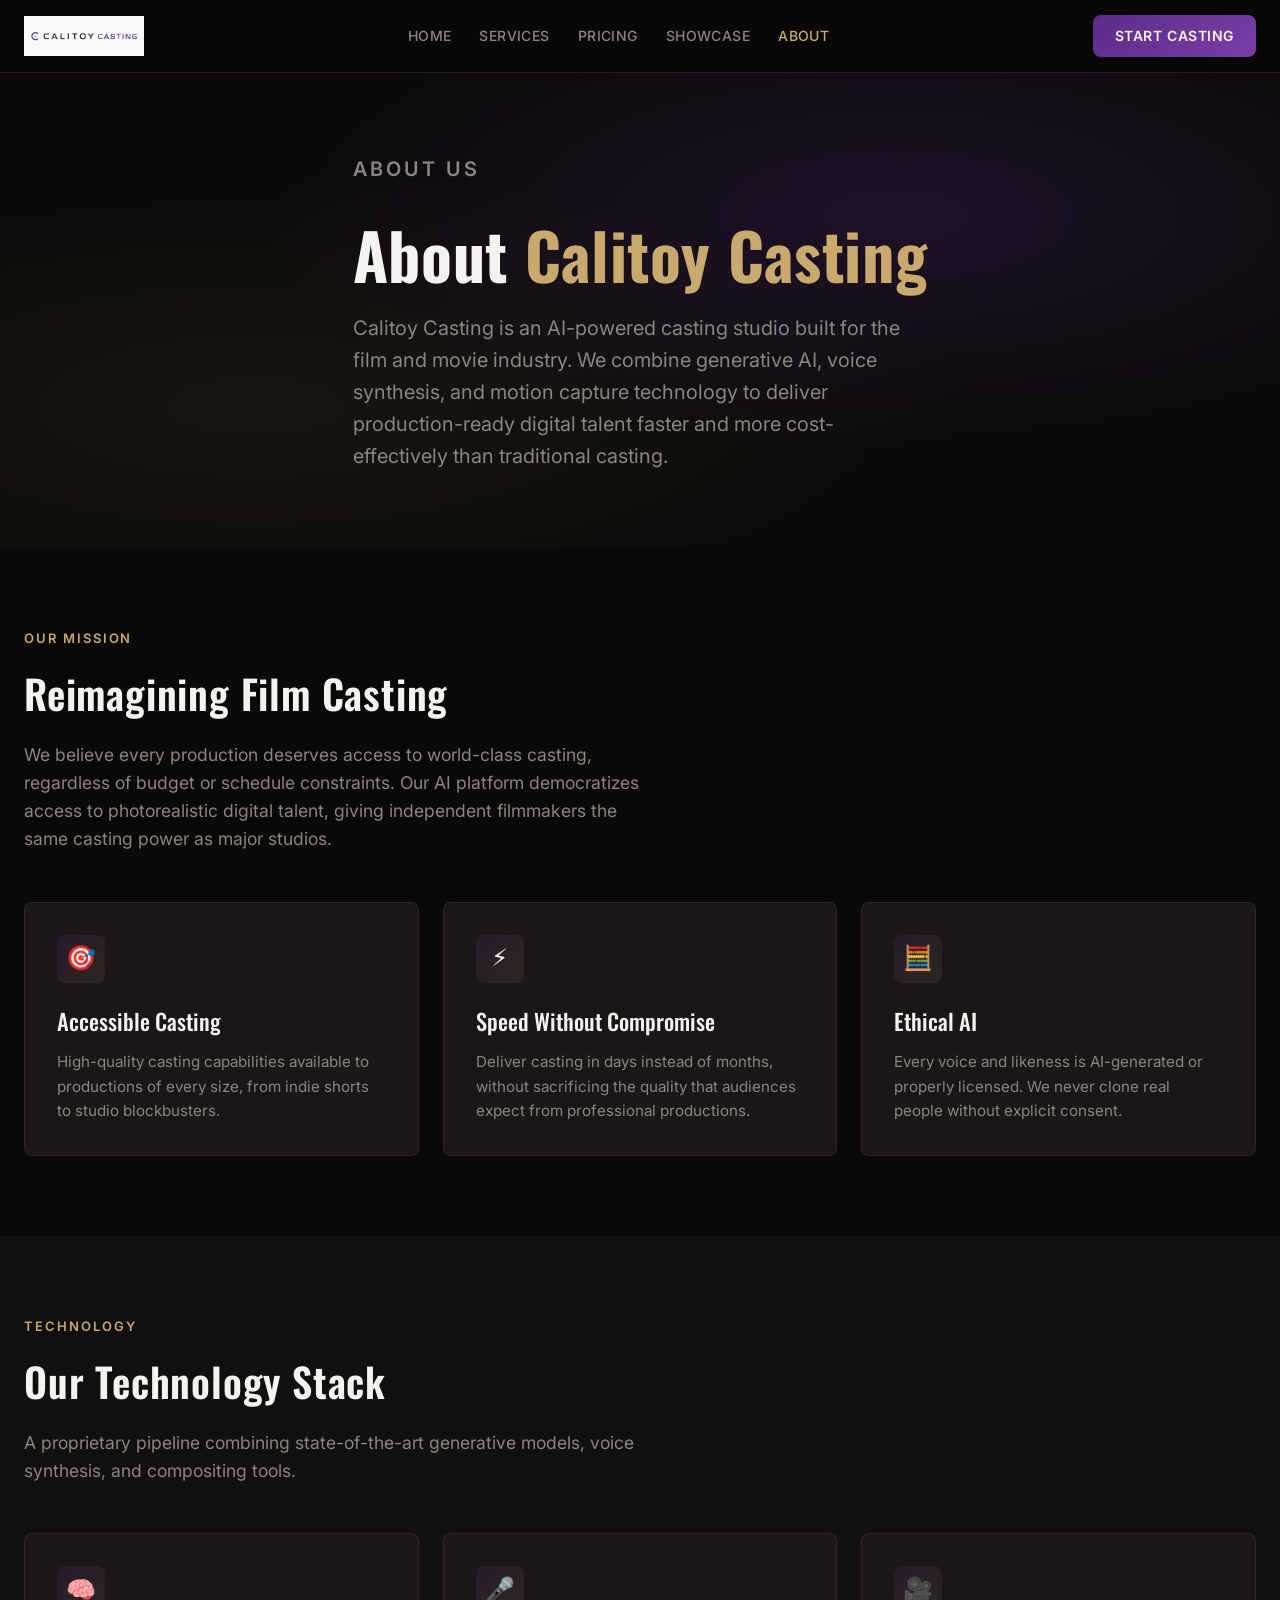
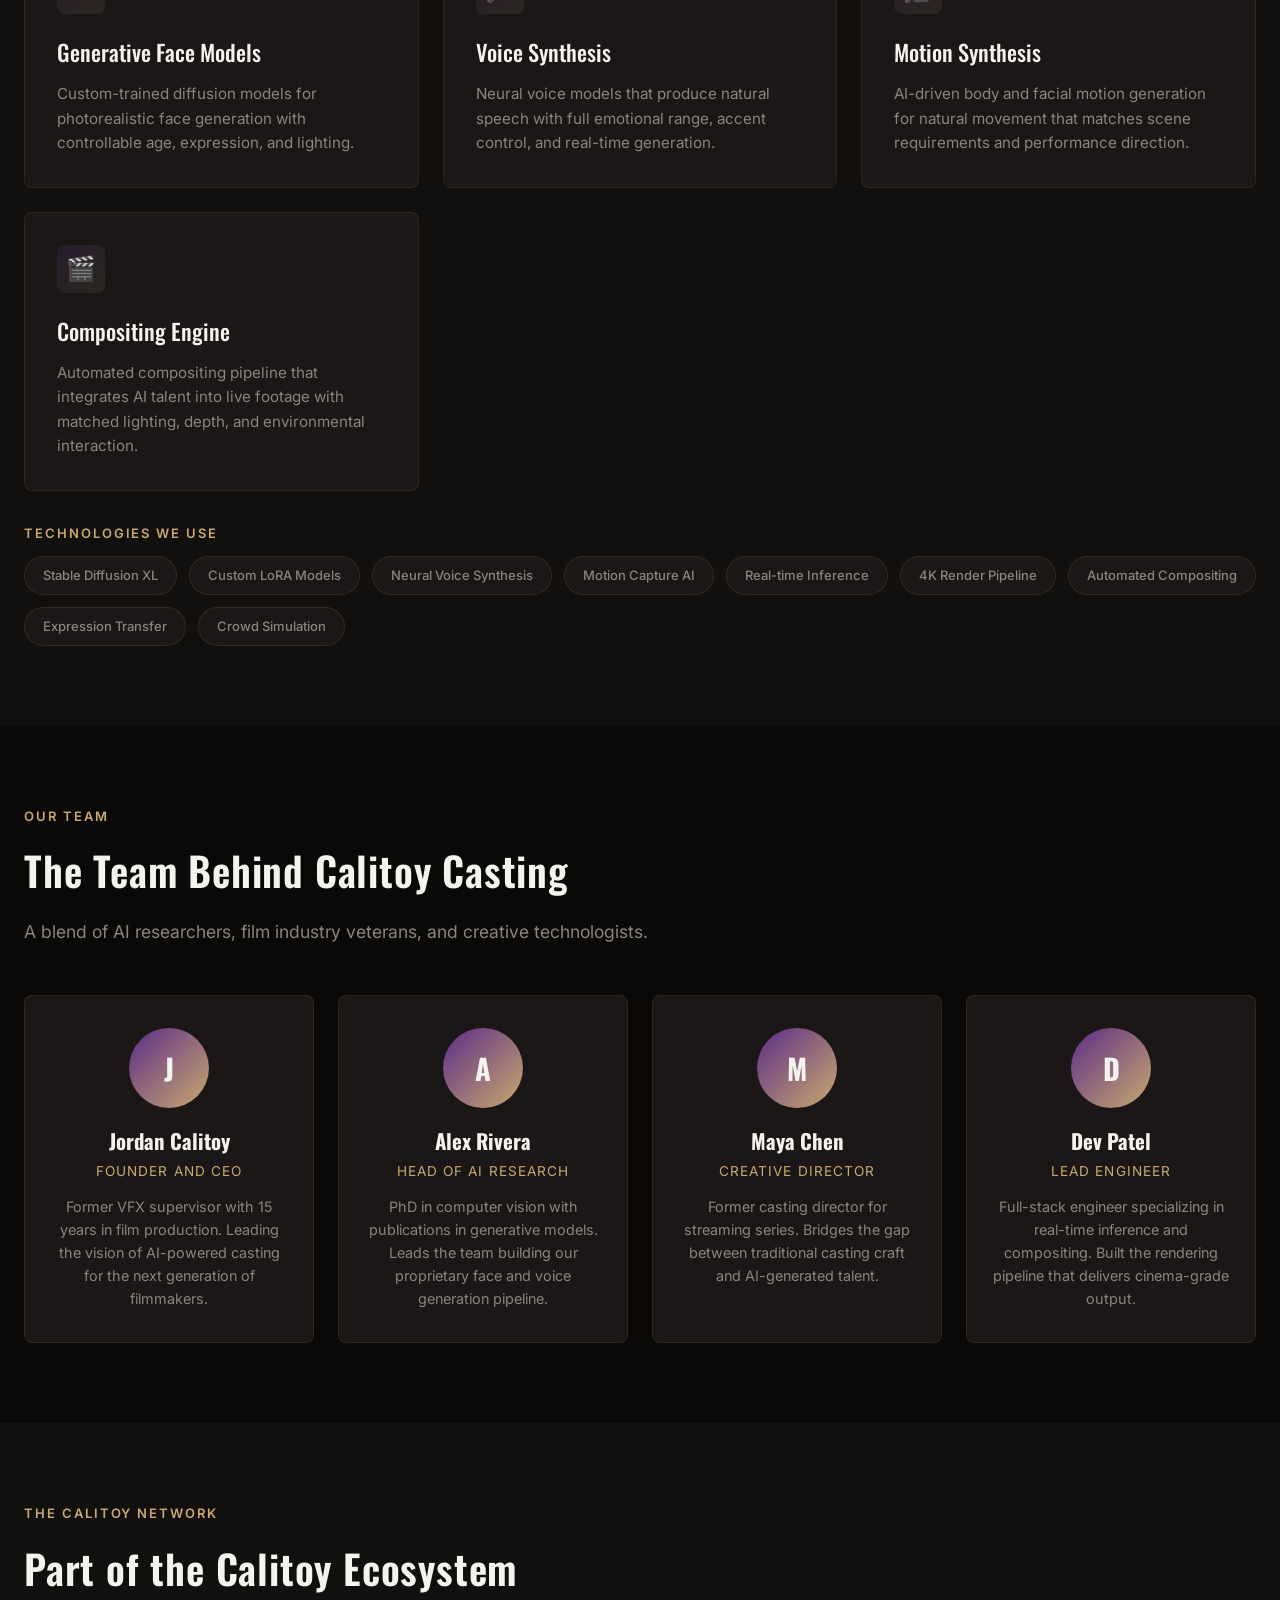
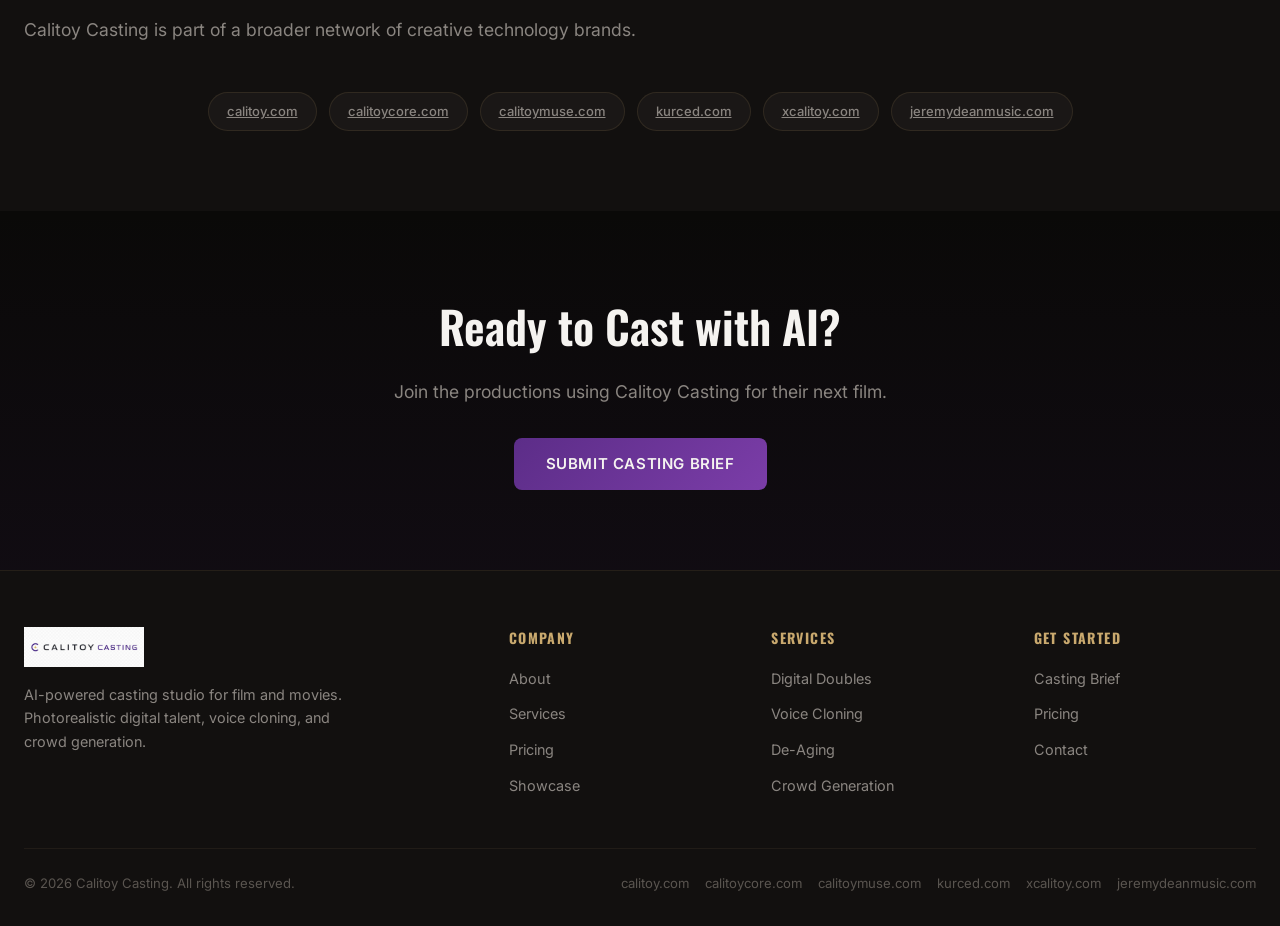
==== about.html @ c541f204 "Initial Calitoy Casting site" ====
<!DOCTYPE html>
<html lang="en">
<head>
<meta charset="UTF-8">
<meta name="viewport" content="width=device-width, initial-scale=1.0">
<title>About - Calitoy Casting</title>
<meta name="description" content="About Calitoy Casting - AI-powered casting studio technology, team, and mission for the future of film casting.">
<link rel="preconnect" href="https://fonts.googleapis.com">
<link rel="preconnect" href="https://fonts.gstatic.com" crossorigin>
<link href="https://fonts.googleapis.com/css2?family=Inter:wght@400;500;600;700&family=Oswald:wght@400;500;600;700&display=swap" rel="stylesheet">
<link rel="stylesheet" href="styles.css">
</head>
<body>

<header>
  <div class="nav-wrap">
    <a href="index.html" class="nav-logo">
      <img src="assets/calitoy-casting-logo.png" alt="Calitoy Casting">
    </a>
    <ul class="nav-links">
      <li><a href="index.html">Home</a></li>
      <li><a href="services.html">Services</a></li>
      <li><a href="pricing.html">Pricing</a></li>
      <li><a href="showcase.html">Showcase</a></li>
      <li><a href="about.html" class="active">About</a></li>
    </ul>
    <a href="intake.html" class="nav-cta">Start Casting</a>
    <button class="hamburger" aria-label="Menu">
      <span></span><span></span><span></span>
    </button>
  </div>
</header>
<div class="mobile-nav">
  <a href="index.html">Home</a>
  <a href="services.html">Services</a>
  <a href="pricing.html">Pricing</a>
  <a href="showcase.html">Showcase</a>
  <a href="about.html">About</a>
  <a href="intake.html" class="nav-cta">Start Casting</a>
</div>

<section class="hero" style="min-height: auto; padding: 80px 0 40px;">
  <div class="hero-bg"></div>
  <div class="container hero-content">
    <p class="eyebrow">About Us</p>
    <h1>About <span class="gold">Calitoy Casting</span></h1>
    <p>Calitoy Casting is an AI-powered casting studio built for the film and movie industry. We combine generative AI, voice synthesis, and motion capture technology to deliver production-ready digital talent faster and more cost-effectively than traditional casting.</p>
  </div>
</section>

<section>
  <div class="container">
    <p class="eyebrow">Our Mission</p>
    <h2 class="section-title">Reimagining Film Casting</h2>
    <p class="section-subtitle">We believe every production deserves access to world-class casting, regardless of budget or schedule constraints. Our AI platform democratizes access to photorealistic digital talent, giving independent filmmakers the same casting power as major studios.</p>
    <div class="cards-grid">
      <div class="card">
        <div class="card-icon">&#127919;</div>
        <h3>Accessible Casting</h3>
        <p>High-quality casting capabilities available to productions of every size, from indie shorts to studio blockbusters.</p>
      </div>
      <div class="card">
        <div class="card-icon">&#9889;</div>
        <h3>Speed Without Compromise</h3>
        <p>Deliver casting in days instead of months, without sacrificing the quality that audiences expect from professional productions.</p>
      </div>
      <div class="card">
        <div class="card-icon">&#129518;</div>
        <h3>Ethical AI</h3>
        <p>Every voice and likeness is AI-generated or properly licensed. We never clone real people without explicit consent.</p>
      </div>
    </div>
  </div>
</section>

<section style="background: var(--bg-surface);">
  <div class="container">
    <p class="eyebrow">Technology</p>
    <h2 class="section-title">Our Technology Stack</h2>
    <p class="section-subtitle">A proprietary pipeline combining state-of-the-art generative models, voice synthesis, and compositing tools.</p>
    <div class="cards-grid">
      <div class="card">
        <div class="card-icon">&#129504;</div>
        <h3>Generative Face Models</h3>
        <p>Custom-trained diffusion models for photorealistic face generation with controllable age, expression, and lighting.</p>
      </div>
      <div class="card">
        <div class="card-icon">&#127908;</div>
        <h3>Voice Synthesis</h3>
        <p>Neural voice models that produce natural speech with full emotional range, accent control, and real-time generation.</p>
      </div>
      <div class="card">
        <div class="card-icon">&#127909;</div>
        <h3>Motion Synthesis</h3>
        <p>AI-driven body and facial motion generation for natural movement that matches scene requirements and performance direction.</p>
      </div>
      <div class="card">
        <div class="card-icon">&#127916;</div>
        <h3>Compositing Engine</h3>
        <p>Automated compositing pipeline that integrates AI talent into live footage with matched lighting, depth, and environmental interaction.</p>
      </div>
    </div>
    <div style="margin-top: 32px;">
      <p class="eyebrow">Technologies We Use</p>
      <div class="tech-badges">
        <span class="tech-badge">Stable Diffusion XL</span>
        <span class="tech-badge">Custom LoRA Models</span>
        <span class="tech-badge">Neural Voice Synthesis</span>
        <span class="tech-badge">Motion Capture AI</span>
        <span class="tech-badge">Real-time Inference</span>
        <span class="tech-badge">4K Render Pipeline</span>
        <span class="tech-badge">Automated Compositing</span>
        <span class="tech-badge">Expression Transfer</span>
        <span class="tech-badge">Crowd Simulation</span>
      </div>
    </div>
  </div>
</section>

<section>
  <div class="container">
    <p class="eyebrow">Our Team</p>
    <h2 class="section-title">The Team Behind Calitoy Casting</h2>
    <p class="section-subtitle">A blend of AI researchers, film industry veterans, and creative technologists.</p>
    <div class="team-grid">
      <div class="team-card">
        <div class="team-avatar">J</div>
        <h3>Jordan Calitoy</h3>
        <div class="role">Founder and CEO</div>
        <p>Former VFX supervisor with 15 years in film production. Leading the vision of AI-powered casting for the next generation of filmmakers.</p>
      </div>
      <div class="team-card">
        <div class="team-avatar">A</div>
        <h3>Alex Rivera</h3>
        <div class="role">Head of AI Research</div>
        <p>PhD in computer vision with publications in generative models. Leads the team building our proprietary face and voice generation pipeline.</p>
      </div>
      <div class="team-card">
        <div class="team-avatar">M</div>
        <h3>Maya Chen</h3>
        <div class="role">Creative Director</div>
        <p>Former casting director for streaming series. Bridges the gap between traditional casting craft and AI-generated talent.</p>
      </div>
      <div class="team-card">
        <div class="team-avatar">D</div>
        <h3>Dev Patel</h3>
        <div class="role">Lead Engineer</div>
        <p>Full-stack engineer specializing in real-time inference and compositing. Built the rendering pipeline that delivers cinema-grade output.</p>
      </div>
    </div>
  </div>
</section>

<section style="background: var(--bg-surface);">
  <div class="container">
    <p class="eyebrow">The Calitoy Network</p>
    <h2 class="section-title">Part of the Calitoy Ecosystem</h2>
    <p class="section-subtitle">Calitoy Casting is part of a broader network of creative technology brands.</p>
    <div class="tech-badges" style="justify-content: center;">
      <a href="https://calitoy.com" target="_blank" class="tech-badge">calitoy.com</a>
      <a href="https://calitoycore.com" target="_blank" class="tech-badge">calitoycore.com</a>
      <a href="https://calitoymuse.com" target="_blank" class="tech-badge">calitoymuse.com</a>
      <a href="https://kurced.com" target="_blank" class="tech-badge">kurced.com</a>
      <a href="https://xcalitoy.com" target="_blank" class="tech-badge">xcalitoy.com</a>
      <a href="https://jeremydeanmusic.com" target="_blank" class="tech-badge">jeremydeanmusic.com</a>
    </div>
  </div>
</section>

<section class="cta-section">
  <div class="container">
    <h2>Ready to Cast with AI?</h2>
    <p>Join the productions using Calitoy Casting for their next film.</p>
    <a href="intake.html" class="btn-primary">Submit Casting Brief</a>
  </div>
</section>

<footer>
  <div class="container">
    <div class="footer-grid">
      <div class="footer-brand">
        <a href="index.html" class="nav-logo"><img src="assets/calitoy-casting-logo.png" alt="Calitoy Casting" height="40"></a>
        <p>AI-powered casting studio for film and movies. Photorealistic digital talent, voice cloning, and crowd generation.</p>
      </div>
      <div class="footer-col">
        <h4>Company</h4>
        <ul>
          <li><a href="about.html">About</a></li>
          <li><a href="services.html">Services</a></li>
          <li><a href="pricing.html">Pricing</a></li>
          <li><a href="showcase.html">Showcase</a></li>
        </ul>
      </div>
      <div class="footer-col">
        <h4>Services</h4>
        <ul>
          <li><a href="services.html">Digital Doubles</a></li>
          <li><a href="services.html">Voice Cloning</a></li>
          <li><a href="services.html">De-Aging</a></li>
          <li><a href="services.html">Crowd Generation</a></li>
        </ul>
      </div>
      <div class="footer-col">
        <h4>Get Started</h4>
        <ul>
          <li><a href="intake.html">Casting Brief</a></li>
          <li><a href="pricing.html">Pricing</a></li>
          <li><a href="intake.html">Contact</a></li>
        </ul>
      </div>
    </div>
    <div class="footer-bottom">
      <p>&copy; 2026 Calitoy Casting. All rights reserved.</p>
      <div class="footer-network">
        <a href="https://calitoy.com" target="_blank">calitoy.com</a>
        <a href="https://calitoycore.com" target="_blank">calitoycore.com</a>
        <a href="https://calitoymuse.com" target="_blank">calitoymuse.com</a>
        <a href="https://kurced.com" target="_blank">kurced.com</a>
        <a href="https://xcalitoy.com" target="_blank">xcalitoy.com</a>
        <a href="https://jeremydeanmusic.com" target="_blank">jeremydeanmusic.com</a>
      </div>
    </div>
  </div>
</footer>

<script src="main.js"></script>
</body>
</html>
---- styles.css ----
/* Calitoy Casting - Cinematic AI Casting Studio */
:root {
  --bg-base: #0a0908;
  --bg-surface: #12100f;
  --bg-card: #1a1716;
  --gold: #c9a96e;
  --gold-dim: #9a8050;
  --purple: #5c2d88;
  --purple-light: #7b3da8;
  --white: #f5f3f0;
  --gray: #8a8580;
  --gray-dim: #5a5550;
  --font-sans: 'Inter', system-ui, sans-serif;
  --font-display: 'Oswald', sans-serif;
  --max-width: 1280px;
  --radius: 8px;
}

* { margin: 0; padding: 0; box-sizing: border-box; }

html { scroll-behavior: smooth; }

body {
  font-family: var(--font-sans);
  background: var(--bg-base);
  color: var(--white);
  line-height: 1.6;
  overflow-x: hidden;
}

/* Header / Nav */
header {
  position: sticky;
  top: 0;
  z-index: 1000;
  background: rgba(10, 9, 8, 0.92);
  backdrop-filter: blur(12px);
  -webkit-backdrop-filter: blur(12px);
  border-bottom: 1px solid rgba(201, 169, 110, 0.15);
}

.nav-wrap {
  max-width: var(--max-width);
  margin: 0 auto;
  display: flex;
  align-items: center;
  justify-content: space-between;
  padding: 0 24px;
  height: 72px;
}

.nav-logo {
  display: flex;
  align-items: center;
  gap: 10px;
  text-decoration: none;
  color: var(--white);
}

.nav-logo img {
  height: 40px;
  width: auto;
}

.nav-links {
  display: flex;
  align-items: center;
  gap: 28px;
  list-style: none;
}

.nav-links a {
  color: var(--gray);
  text-decoration: none;
  font-size: 14px;
  font-weight: 500;
  letter-spacing: 0.03em;
  text-transform: uppercase;
  transition: color 0.2s;
}

.nav-links a:hover, .nav-links a.active {
  color: var(--gold);
}

.nav-cta {
  background: linear-gradient(135deg, var(--purple), var(--purple-light));
  color: var(--white);
  padding: 10px 22px;
  border-radius: var(--radius);
  text-decoration: none;
  font-size: 14px;
  font-weight: 600;
  letter-spacing: 0.04em;
  text-transform: uppercase;
  transition: transform 0.15s, box-shadow 0.15s;
}

.nav-cta:hover {
  transform: translateY(-1px);
  box-shadow: 0 4px 20px rgba(92, 45, 136, 0.4);
}

.hamburger {
  display: none;
  flex-direction: column;
  gap: 5px;
  background: none;
  border: none;
  cursor: pointer;
  padding: 6px;
}

.hamburger span {
  width: 26px;
  height: 2px;
  background: var(--gold);
  border-radius: 2px;
  transition: all 0.3s;
}

.hamburger.active span:nth-child(1) {
  transform: rotate(45deg) translate(5px, 5px);
}
.hamburger.active span:nth-child(2) {
  opacity: 0;
}
.hamburger.active span:nth-child(3) {
  transform: rotate(-45deg) translate(5px, -5px);
}

/* Mobile Nav */
.mobile-nav {
  display: none;
  position: fixed;
  top: 72px;
  left: 0;
  right: 0;
  background: var(--bg-surface);
  border-bottom: 1px solid rgba(201, 169, 110, 0.15);
  padding: 20px 24px;
  z-index: 999;
}

.mobile-nav.active {
  display: flex;
  flex-direction: column;
  gap: 16px;
}

.mobile-nav a {
  color: var(--gray);
  text-decoration: none;
  font-size: 16px;
  font-weight: 500;
  text-transform: uppercase;
  letter-spacing: 0.03em;
  padding: 8px 0;
  border-bottom: 1px solid rgba(201, 169, 110, 0.08);
}

.mobile-nav a:hover {
  color: var(--gold);
}

.mobile-nav .nav-cta {
  text-align: center;
  margin-top: 8px;
}

/* Layout */
.container {
  max-width: var(--max-width);
  margin: 0 auto;
  padding: 0 24px;
}

section {
  padding: 80px 0;
}

.section-title {
  font-family: var(--font-display);
  font-size: 2.5rem;
  font-weight: 600;
  letter-spacing: 0.02em;
  margin-bottom: 16px;
  color: var(--white);
}

.section-subtitle {
  font-size: 1.1rem;
  color: var(--gray);
  margin-bottom: 48px;
  max-width: 640px;
}

.eyebrow {
  font-family: var(--font-sans);
  font-size: 13px;
  font-weight: 600;
  letter-spacing: 0.15em;
  text-transform: uppercase;
  color: var(--gold);
  margin-bottom: 12px;
}

/* Hero */
.hero {
  position: relative;
  min-height: 88vh;
  display: flex;
  align-items: center;
  padding: 80px 0 60px;
  overflow: hidden;
}

.hero-bg {
  position: absolute;
  top: 0;
  left: 0;
  right: 0;
  bottom: 0;
  background:
    radial-gradient(ellipse at 70% 30%, rgba(92, 45, 136, 0.25), transparent 50%),
    radial-gradient(ellipse at 20% 70%, rgba(201, 169, 110, 0.08), transparent 50%);
  z-index: 0;
}

.hero-grid {
  position: absolute;
  top: 0;
  left: 0;
  right: 0;
  bottom: 0;
  background-image:
    linear-gradient(rgba(201, 169, 110, 0.03) 1px, transparent 1px),
    linear-gradient(90deg, rgba(201, 169, 110, 0.03) 1px, transparent 1px);
  background-size: 60px 60px;
  z-index: 0;
}

.hero-content {
  position: relative;
  z-index: 1;
  max-width: 720px;
}

.hero h1 {
  font-family: var(--font-display);
  font-size: 4rem;
  font-weight: 700;
  line-height: 1.05;
  letter-spacing: 0.01em;
  margin-bottom: 24px;
}

.hero h1 .gold { color: var(--gold); }
.hero h1 .purple { color: var(--purple-light); }

.hero p {
  font-size: 1.25rem;
  color: var(--gray);
  margin-bottom: 36px;
  max-width: 560px;
}

.hero-cta-group {
  display: flex;
  gap: 16px;
  flex-wrap: wrap;
}

.btn-primary {
  background: linear-gradient(135deg, var(--purple), var(--purple-light));
  color: var(--white);
  padding: 14px 32px;
  border-radius: var(--radius);
  text-decoration: none;
  font-size: 15px;
  font-weight: 600;
  letter-spacing: 0.04em;
  text-transform: uppercase;
  border: none;
  cursor: pointer;
  transition: transform 0.15s, box-shadow 0.15s;
  display: inline-block;
}

.btn-primary:hover {
  transform: translateY(-2px);
  box-shadow: 0 6px 24px rgba(92, 45, 136, 0.4);
}

.btn-secondary {
  background: transparent;
  color: var(--gold);
  padding: 14px 32px;
  border-radius: var(--radius);
  text-decoration: none;
  font-size: 15px;
  font-weight: 600;
  letter-spacing: 0.04em;
  text-transform: uppercase;
  border: 1px solid var(--gold-dim);
  cursor: pointer;
  transition: all 0.15s;
  display: inline-block;
}

.btn-secondary:hover {
  background: rgba(201, 169, 110, 0.1);
  border-color: var(--gold);
}

/* Film strip decoration */
.film-strip {
  display: flex;
  gap: 16px;
  margin-top: 56px;
  overflow: hidden;
  position: relative;
  z-index: 1;
}

.film-frame {
  flex: 0 0 200px;
  height: 120px;
  border-radius: 6px;
  border: 1px solid rgba(201, 169, 110, 0.15);
  background: linear-gradient(135deg, var(--bg-card), var(--bg-surface));
  display: flex;
  align-items: center;
  justify-content: center;
  font-family: var(--font-display);
  font-size: 13px;
  color: var(--gray-dim);
  text-transform: uppercase;
  letter-spacing: 0.1em;
  position: relative;
}

.film-frame::before {
  content: '';
  position: absolute;
  top: 6px;
  left: 6px;
  right: 6px;
  height: 8px;
  background: repeating-linear-gradient(90deg, var(--bg-base) 0, var(--bg-base) 4px, transparent 4px, transparent 12px);
}

.film-frame::after {
  content: '';
  position: absolute;
  bottom: 6px;
  left: 6px;
  right: 6px;
  height: 8px;
  background: repeating-linear-gradient(90deg, var(--bg-base) 0, var(--bg-base) 4px, transparent 4px, transparent 12px);
}

/* Cards Grid */
.cards-grid {
  display: grid;
  grid-template-columns: repeat(auto-fit, minmax(300px, 1fr));
  gap: 24px;
}

.card {
  background: var(--bg-card);
  border: 1px solid rgba(201, 169, 110, 0.1);
  border-radius: var(--radius);
  padding: 32px;
  transition: border-color 0.2s, transform 0.2s;
}

.card:hover {
  border-color: rgba(201, 169, 110, 0.3);
  transform: translateY(-4px);
}

.card-icon {
  width: 48px;
  height: 48px;
  border-radius: 8px;
  background: linear-gradient(135deg, rgba(92, 45, 136, 0.2), rgba(201, 169, 110, 0.1));
  display: flex;
  align-items: center;
  justify-content: center;
  font-size: 24px;
  margin-bottom: 20px;
}

.card h3 {
  font-family: var(--font-display);
  font-size: 1.4rem;
  font-weight: 500;
  margin-bottom: 12px;
  color: var(--white);
}

.card p {
  color: var(--gray);
  font-size: 0.95rem;
}

/* How It Works */
.steps-grid {
  display: grid;
  grid-template-columns: repeat(auto-fit, minmax(260px, 1fr));
  gap: 32px;
}

.step {
  text-align: center;
}

.step-number {
  font-family: var(--font-display);
  font-size: 3rem;
  font-weight: 700;
  color: var(--purple);
  opacity: 0.4;
  margin-bottom: 12px;
}

.step h3 {
  font-family: var(--font-display);
  font-size: 1.3rem;
  font-weight: 500;
  margin-bottom: 12px;
}

.step p {
  color: var(--gray);
  font-size: 0.95rem;
}

/* Pricing */
.pricing-grid {
  display: grid;
  grid-template-columns: repeat(auto-fit, minmax(320px, 1fr));
  gap: 24px;
}

.pricing-card {
  background: var(--bg-card);
  border: 1px solid rgba(201, 169, 110, 0.1);
  border-radius: var(--radius);
  padding: 36px 32px;
  display: flex;
  flex-direction: column;
  transition: border-color 0.2s, transform 0.2s;
}

.pricing-card:hover {
  border-color: rgba(201, 169, 110, 0.3);
  transform: translateY(-4px);
}

.pricing-card.featured {
  border-color: var(--purple);
  background: linear-gradient(180deg, rgba(92, 45, 136, 0.08), var(--bg-card));
  position: relative;
}

.pricing-badge {
  position: absolute;
  top: -12px;
  left: 50%;
  transform: translateX(-50%);
  background: linear-gradient(135deg, var(--purple), var(--purple-light));
  color: var(--white);
  font-size: 11px;
  font-weight: 700;
  letter-spacing: 0.1em;
  text-transform: uppercase;
  padding: 4px 16px;
  border-radius: 20px;
}

.pricing-card h3 {
  font-family: var(--font-display);
  font-size: 1.5rem;
  font-weight: 600;
  margin-bottom: 8px;
}

.pricing-price {
  font-family: var(--font-display);
  font-size: 2.8rem;
  font-weight: 700;
  color: var(--gold);
  margin: 16px 0 8px;
}

.pricing-price .period {
  font-size: 1rem;
  color: var(--gray);
  font-weight: 400;
}

.pricing-desc {
  color: var(--gray);
  font-size: 0.9rem;
  margin-bottom: 24px;
}

.pricing-features {
  list-style: none;
  margin-bottom: 28px;
  flex-grow: 1;
}

.pricing-features li {
  padding: 8px 0;
  color: var(--gray);
  font-size: 0.92rem;
  border-bottom: 1px solid rgba(201, 169, 110, 0.06);
  display: flex;
  align-items: flex-start;
  gap: 10px;
}

.pricing-features li::before {
  content: '\2713';
  color: var(--gold);
  font-weight: 700;
  flex-shrink: 0;
}

.pricing-card .btn-primary {
  width: 100%;
  text-align: center;
}

/* Forms */
.form-container {
  max-width: 760px;
  margin: 0 auto;
}

.form-group {
  margin-bottom: 24px;
}

.form-group label {
  display: block;
  font-size: 13px;
  font-weight: 600;
  letter-spacing: 0.05em;
  text-transform: uppercase;
  color: var(--gold);
  margin-bottom: 8px;
}

.form-group input,
.form-group select,
.form-group textarea {
  width: 100%;
  background: var(--bg-surface);
  border: 1px solid rgba(201, 169, 110, 0.15);
  border-radius: var(--radius);
  padding: 14px 16px;
  color: var(--white);
  font-size: 15px;
  font-family: var(--font-sans);
  transition: border-color 0.2s;
}

.form-group input:focus,
.form-group select:focus,
.form-group textarea:focus {
  outline: none;
  border-color: var(--gold);
}

.form-group textarea {
  min-height: 120px;
  resize: vertical;
}

.form-row {
  display: grid;
  grid-template-columns: 1fr 1fr;
  gap: 20px;
}

.form-message {
  padding: 16px 20px;
  border-radius: var(--radius);
  margin-bottom: 24px;
  font-size: 14px;
  display: none;
}

.form-message.success {
  background: rgba(92, 45, 136, 0.15);
  border: 1px solid var(--purple);
  color: var(--white);
  display: block;
}

.form-message.error {
  background: rgba(180, 40, 40, 0.15);
  border: 1px solid #b42828;
  color: #ff8080;
  display: block;
}

/* Showcase */
.showcase-grid {
  display: grid;
  grid-template-columns: repeat(auto-fit, minmax(340px, 1fr));
  gap: 24px;
}

.showcase-item {
  border-radius: var(--radius);
  overflow: hidden;
  background: var(--bg-card);
  border: 1px solid rgba(201, 169, 110, 0.1);
  transition: transform 0.2s, border-color 0.2s;
}

.showcase-item:hover {
  transform: translateY(-4px);
  border-color: rgba(201, 169, 110, 0.25);
}

.showcase-item img {
  width: 100%;
  height: 260px;
  object-fit: cover;
  display: block;
}

.showcase-body {
  padding: 24px;
}

.showcase-body h3 {
  font-family: var(--font-display);
  font-size: 1.3rem;
  margin-bottom: 8px;
}

.showcase-body .tag {
  display: inline-block;
  font-size: 11px;
  font-weight: 600;
  letter-spacing: 0.1em;
  text-transform: uppercase;
  color: var(--gold);
  background: rgba(201, 169, 110, 0.1);
  padding: 4px 12px;
  border-radius: 20px;
  margin-bottom: 12px;
}

.showcase-body p {
  color: var(--gray);
  font-size: 0.9rem;
}

/* Stats */
.stats-row {
  display: grid;
  grid-template-columns: repeat(auto-fit, minmax(180px, 1fr));
  gap: 32px;
  text-align: center;
}

.stat-number {
  font-family: var(--font-display);
  font-size: 3rem;
  font-weight: 700;
  color: var(--gold);
  line-height: 1;
}

.stat-label {
  font-size: 0.85rem;
  color: var(--gray);
  text-transform: uppercase;
  letter-spacing: 0.1em;
  margin-top: 8px;
}

/* Tech badges */
.tech-badges {
  display: flex;
  flex-wrap: wrap;
  gap: 12px;
}

.tech-badge {
  background: var(--bg-card);
  border: 1px solid rgba(201, 169, 110, 0.12);
  border-radius: 20px;
  padding: 8px 18px;
  font-size: 13px;
  color: var(--gray);
  font-weight: 500;
}

/* Team */
.team-grid {
  display: grid;
  grid-template-columns: repeat(auto-fit, minmax(280px, 1fr));
  gap: 24px;
}

.team-card {
  text-align: center;
  background: var(--bg-card);
  border: 1px solid rgba(201, 169, 110, 0.1);
  border-radius: var(--radius);
  padding: 32px 24px;
}

.team-avatar {
  width: 80px;
  height: 80px;
  border-radius: 50%;
  background: linear-gradient(135deg, var(--purple), var(--gold));
  margin: 0 auto 16px;
  display: flex;
  align-items: center;
  justify-content: center;
  font-family: var(--font-display);
  font-size: 1.8rem;
  font-weight: 700;
  color: var(--white);
}

.team-card h3 {
  font-family: var(--font-display);
  font-size: 1.3rem;
  margin-bottom: 4px;
}

.team-card .role {
  color: var(--gold);
  font-size: 0.85rem;
  text-transform: uppercase;
  letter-spacing: 0.08em;
  margin-bottom: 12px;
}

.team-card p {
  color: var(--gray);
  font-size: 0.9rem;
}

/* CTA Section */
.cta-section {
  text-align: center;
  background: linear-gradient(180deg, transparent, rgba(92, 45, 136, 0.08));
}

.cta-section h2 {
  font-family: var(--font-display);
  font-size: 2.8rem;
  font-weight: 600;
  margin-bottom: 16px;
}

.cta-section p {
  color: var(--gray);
  font-size: 1.1rem;
  margin-bottom: 32px;
}

/* Footer */
footer {
  background: var(--bg-surface);
  border-top: 1px solid rgba(201, 169, 110, 0.1);
  padding: 56px 0 32px;
}

.footer-grid {
  display: grid;
  grid-template-columns: 2fr 1fr 1fr 1fr;
  gap: 40px;
  margin-bottom: 40px;
}

.footer-brand p {
  color: var(--gray);
  font-size: 0.9rem;
  margin-top: 16px;
  max-width: 320px;
}

.footer-col h4 {
  font-family: var(--font-display);
  font-size: 14px;
  text-transform: uppercase;
  letter-spacing: 0.1em;
  color: var(--gold);
  margin-bottom: 16px;
}

.footer-col ul {
  list-style: none;
}

.footer-col ul li {
  margin-bottom: 10px;
}

.footer-col a {
  color: var(--gray);
  text-decoration: none;
  font-size: 0.9rem;
  transition: color 0.2s;
}

.footer-col a:hover {
  color: var(--gold);
}

.footer-bottom {
  border-top: 1px solid rgba(201, 169, 110, 0.08);
  padding-top: 24px;
  display: flex;
  justify-content: space-between;
  align-items: center;
  flex-wrap: wrap;
  gap: 16px;
}

.footer-bottom p {
  color: var(--gray-dim);
  font-size: 0.82rem;
}

.footer-network {
  display: flex;
  gap: 16px;
  flex-wrap: wrap;
}

.footer-network a {
  color: var(--gray-dim);
  font-size: 0.82rem;
  text-decoration: none;
  transition: color 0.2s;
}

.footer-network a:hover {
  color: var(--gold);
}

/* Responsive */
@media (max-width: 900px) {
  .footer-grid {
    grid-template-columns: 1fr 1fr;
  }
  .footer-brand {
    grid-column: 1 / -1;
  }
}

@media (max-width: 768px) {
  .nav-links { display: none; }
  .nav-cta { display: none; }
  .hamburger { display: flex; }
  
  .hero h1 { font-size: 2.8rem; }
  .hero p { font-size: 1.1rem; }
  
  .section-title { font-size: 2rem; }
  
  .form-row {
    grid-template-columns: 1fr;
  }
  
  .footer-grid {
    grid-template-columns: 1fr;
    gap: 28px;
  }
  
  .film-strip {
    display: none;
  }
  
  section { padding: 56px 0; }
  
  .cta-section h2 { font-size: 2rem; }
}

@media (prefers-reduced-motion: reduce) {
  * {
    animation-duration: 0.01ms !important;
    transition-duration: 0.01ms !important;
  }
  html { scroll-behavior: auto; }
}
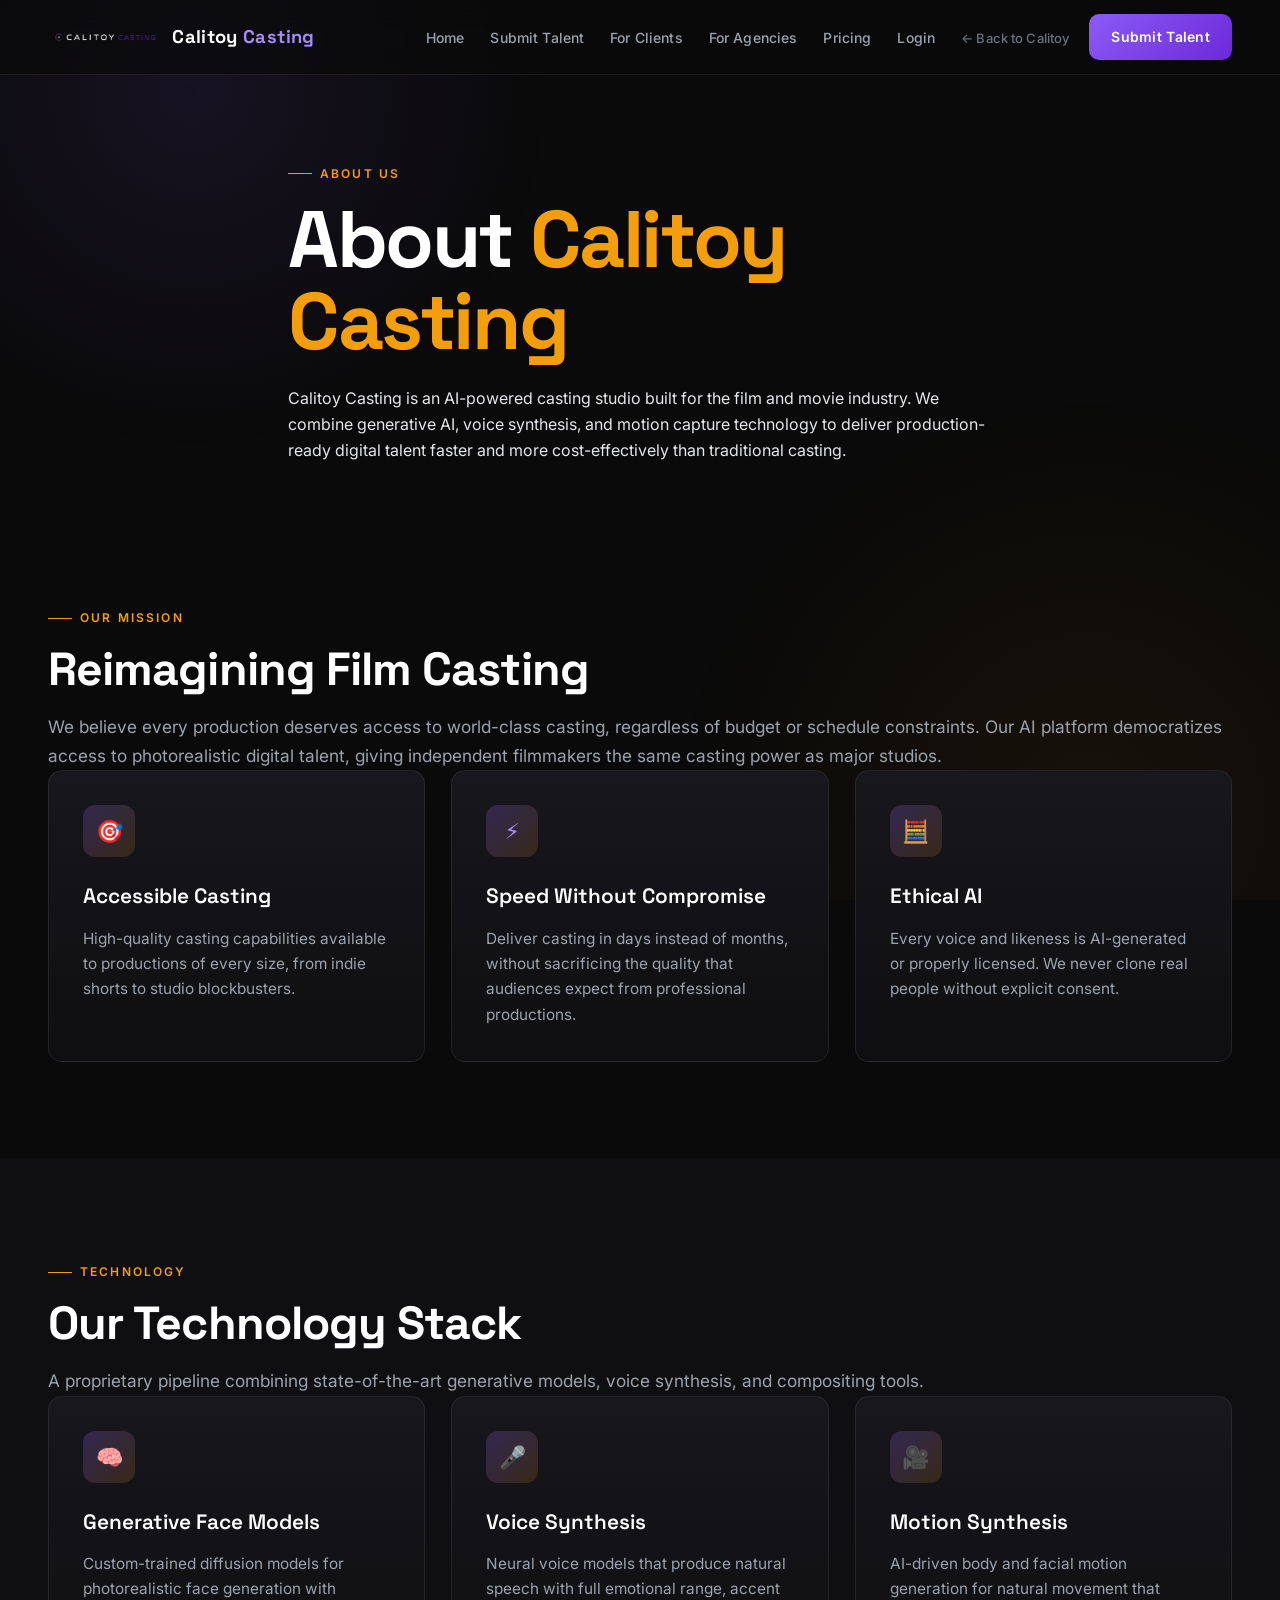
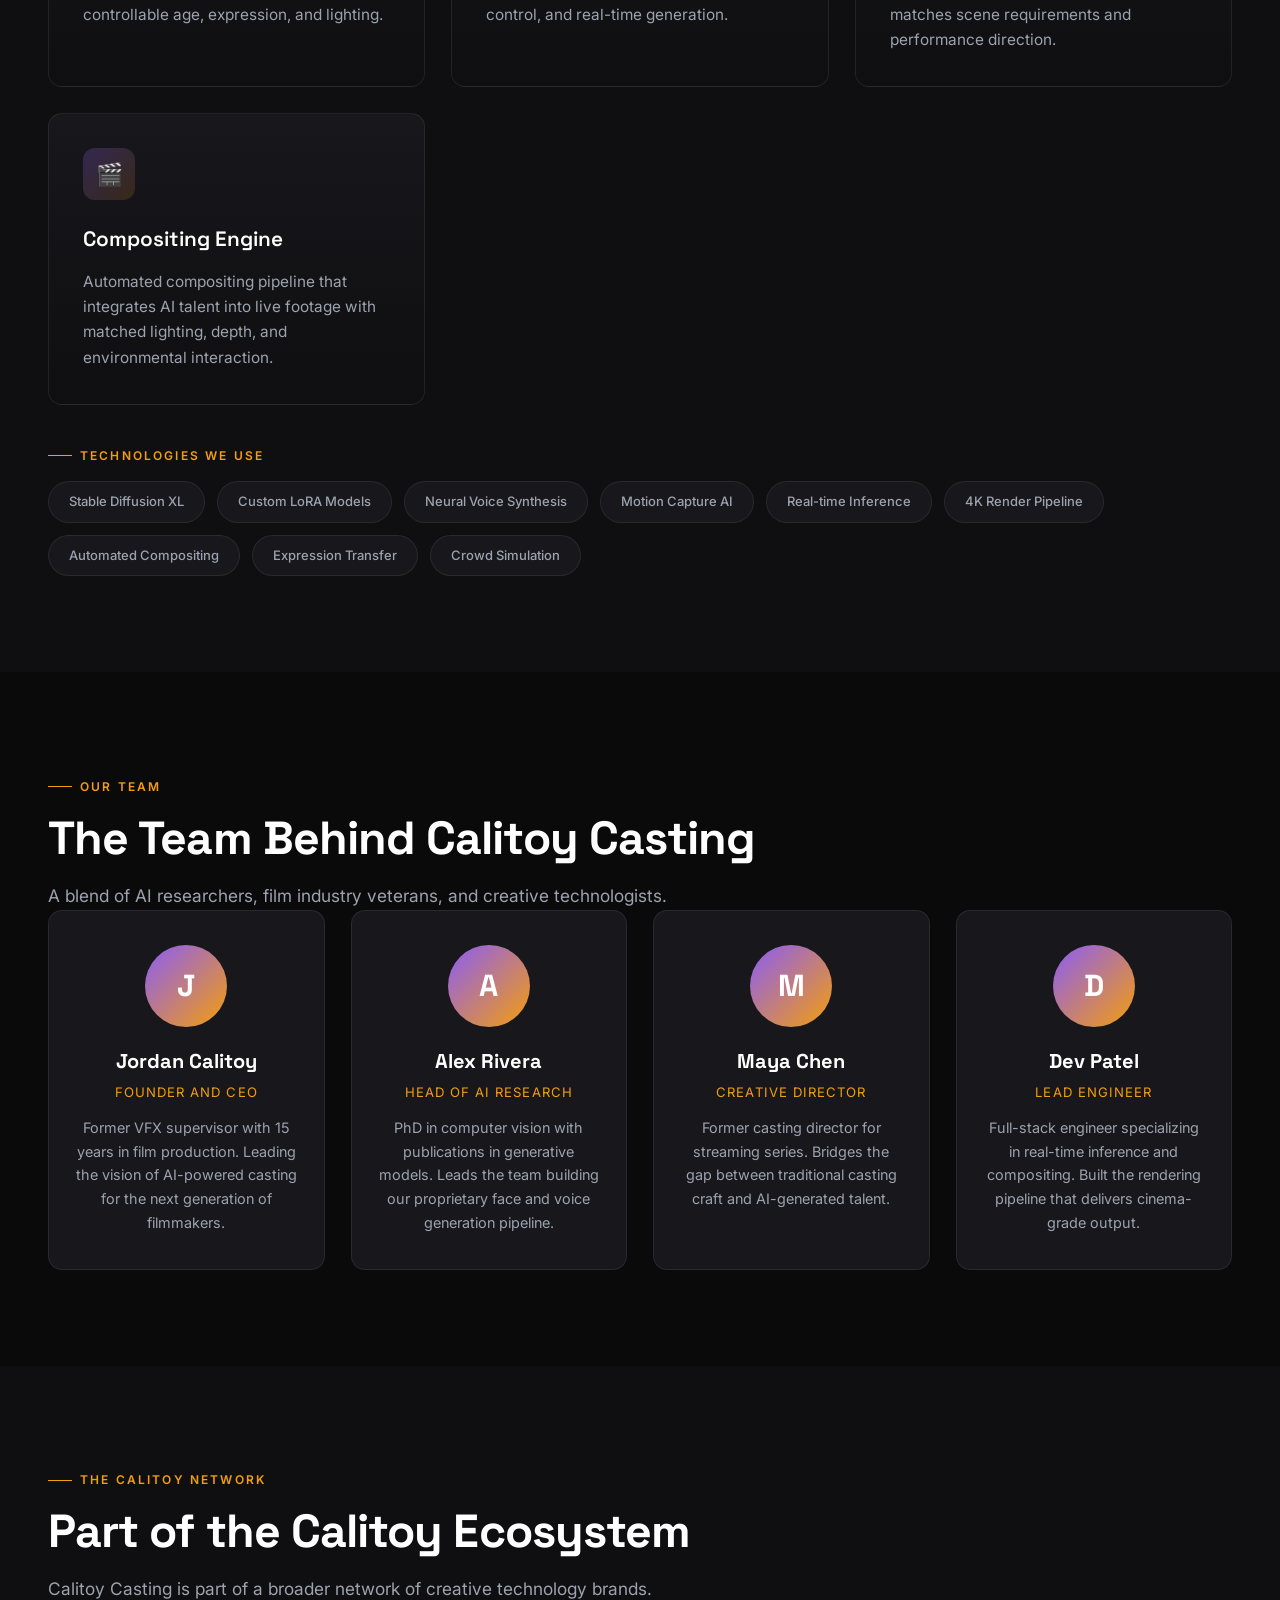
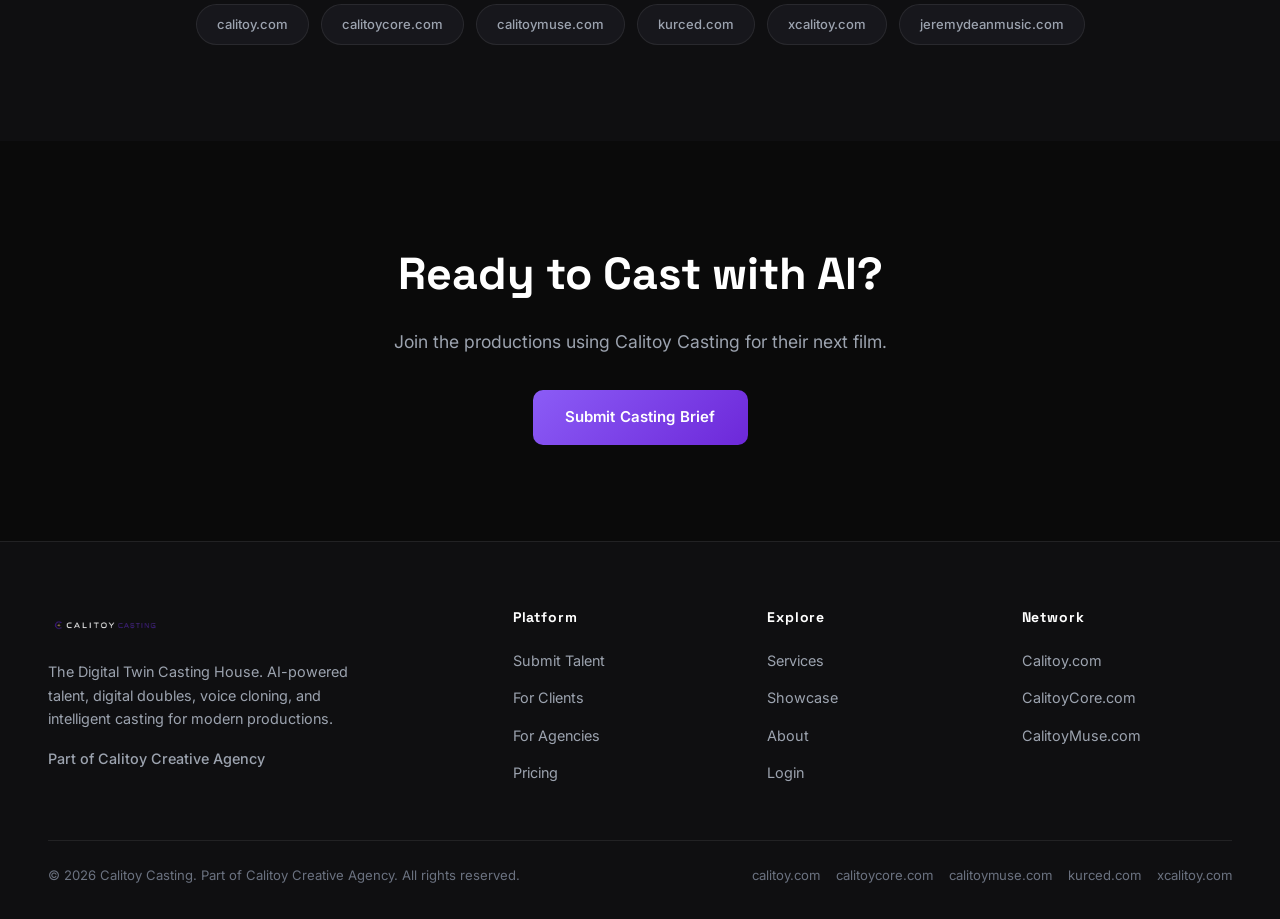
==== commit 5ab5dc06: "Complete premium overhaul: Digital Twin Casting House - New dark cinematic design system (#0A0A0A / " ====
--- a/about.html
+++ b/about.html
@@ -7,7 +7,8 @@
 <meta name="description" content="About Calitoy Casting - AI-powered casting studio technology, team, and mission for the future of film casting.">
 <link rel="preconnect" href="https://fonts.googleapis.com">
 <link rel="preconnect" href="https://fonts.gstatic.com" crossorigin>
-<link href="https://fonts.googleapis.com/css2?family=Inter:wght@400;500;600;700&family=Oswald:wght@400;500;600;700&display=swap" rel="stylesheet">
+<link href="https://fonts.googleapis.com/css2?family=Inter:wght@400;500;600;700&family=Space+Grotesk:wght@400;500;600;700&display=swap" rel="stylesheet">
+<link rel="stylesheet" href="https://cdnjs.cloudflare.com/ajax/libs/font-awesome/6.5.1/css/all.min.css">
 <link rel="stylesheet" href="styles.css">
 </head>
 <body>
@@ -16,27 +17,30 @@
   <div class="nav-wrap">
     <a href="index.html" class="nav-logo">
       <img src="assets/calitoy-casting-logo.png" alt="Calitoy Casting">
+      <span class="logo-text">Calitoy<span> Casting</span></span>
     </a>
     <ul class="nav-links">
       <li><a href="index.html">Home</a></li>
-      <li><a href="services.html">Services</a></li>
+      <li><a href="submit.html">Submit Talent</a></li>
+      <li><a href="clients.html">For Clients</a></li>
+      <li><a href="agencies.html">For Agencies</a></li>
       <li><a href="pricing.html">Pricing</a></li>
-      <li><a href="showcase.html">Showcase</a></li>
-      <li><a href="about.html" class="active">About</a></li>
+      <li><a href="login.html">Login</a></li>
+      <li><a href="https://calitoy.com" class="nav-back">&larr; Back to Calitoy</a></li>
     </ul>
-    <a href="intake.html" class="nav-cta">Start Casting</a>
-    <button class="hamburger" aria-label="Menu">
-      <span></span><span></span><span></span>
-    </button>
+    <a href="submit.html" class="nav-cta">Submit Talent</a>
+    <button class="hamburger" aria-label="Menu"><span></span><span></span><span></span></button>
   </div>
 </header>
 <div class="mobile-nav">
   <a href="index.html">Home</a>
-  <a href="services.html">Services</a>
+  <a href="submit.html">Submit Talent</a>
+  <a href="clients.html">For Clients</a>
+  <a href="agencies.html">For Agencies</a>
   <a href="pricing.html">Pricing</a>
-  <a href="showcase.html">Showcase</a>
-  <a href="about.html">About</a>
-  <a href="intake.html" class="nav-cta">Start Casting</a>
+  <a href="login.html">Login</a>
+  <a href="https://calitoy.com">&larr; Back to Calitoy</a>
+  <a href="submit.html" class="nav-cta">Submit Talent</a>
 </div>
 
 <section class="hero" style="min-height: auto; padding: 80px 0 40px;">
@@ -180,44 +184,21 @@
     <div class="footer-grid">
       <div class="footer-brand">
         <a href="index.html" class="nav-logo"><img src="assets/calitoy-casting-logo.png" alt="Calitoy Casting" height="40"></a>
-        <p>AI-powered casting studio for film and movies. Photorealistic digital talent, voice cloning, and crowd generation.</p>
-      </div>
-      <div class="footer-col">
-        <h4>Company</h4>
-        <ul>
-          <li><a href="about.html">About</a></li>
-          <li><a href="services.html">Services</a></li>
-          <li><a href="pricing.html">Pricing</a></li>
-          <li><a href="showcase.html">Showcase</a></li>
-        </ul>
-      </div>
-      <div class="footer-col">
-        <h4>Services</h4>
-        <ul>
-          <li><a href="services.html">Digital Doubles</a></li>
-          <li><a href="services.html">Voice Cloning</a></li>
-          <li><a href="services.html">De-Aging</a></li>
-          <li><a href="services.html">Crowd Generation</a></li>
-        </ul>
-      </div>
-      <div class="footer-col">
-        <h4>Get Started</h4>
-        <ul>
-          <li><a href="intake.html">Casting Brief</a></li>
-          <li><a href="pricing.html">Pricing</a></li>
-          <li><a href="intake.html">Contact</a></li>
-        </ul>
-      </div>
+        <p>The Digital Twin Casting House. AI-powered talent, digital doubles, voice cloning, and intelligent casting for modern productions.</p>
+        <p class="footer-tagline">Part of Calitoy Creative Agency</p>
+      </div>
+      <div class="footer-col"><h4>Platform</h4><ul><li><a href="submit.html">Submit Talent</a></li><li><a href="clients.html">For Clients</a></li><li><a href="agencies.html">For Agencies</a></li><li><a href="pricing.html">Pricing</a></li></ul></div>
+      <div class="footer-col"><h4>Explore</h4><ul><li><a href="services.html">Services</a></li><li><a href="showcase.html">Showcase</a></li><li><a href="about.html">About</a></li><li><a href="login.html">Login</a></li></ul></div>
+      <div class="footer-col"><h4>Network</h4><ul><li><a href="https://calitoy.com" target="_blank">Calitoy.com</a></li><li><a href="https://calitoycore.com" target="_blank">CalitoyCore.com</a></li><li><a href="https://calitoymuse.com" target="_blank">CalitoyMuse.com</a></li></ul></div>
     </div>
     <div class="footer-bottom">
-      <p>&copy; 2026 Calitoy Casting. All rights reserved.</p>
+      <p>&copy; 2026 Calitoy Casting. Part of Calitoy Creative Agency. All rights reserved.</p>
       <div class="footer-network">
         <a href="https://calitoy.com" target="_blank">calitoy.com</a>
         <a href="https://calitoycore.com" target="_blank">calitoycore.com</a>
         <a href="https://calitoymuse.com" target="_blank">calitoymuse.com</a>
         <a href="https://kurced.com" target="_blank">kurced.com</a>
         <a href="https://xcalitoy.com" target="_blank">xcalitoy.com</a>
-        <a href="https://jeremydeanmusic.com" target="_blank">jeremydeanmusic.com</a>
       </div>
     </div>
   </div>
--- a/styles.css
+++ b/styles.css
@@ -1,104 +1,153 @@
-/* Calitoy Casting - Cinematic AI Casting Studio */
+/* ============================================================
+   CALITOY CASTING — The Digital Twin Casting House
+   Premium cinematic dark UI
+   ============================================================ */
 :root {
-  --bg-base: #0a0908;
-  --bg-surface: #12100f;
-  --bg-card: #1a1716;
-  --gold: #c9a96e;
-  --gold-dim: #9a8050;
-  --purple: #5c2d88;
-  --purple-light: #7b3da8;
-  --white: #f5f3f0;
-  --gray: #8a8580;
-  --gray-dim: #5a5550;
-  --font-sans: 'Inter', system-ui, sans-serif;
-  --font-display: 'Oswald', sans-serif;
-  --max-width: 1280px;
-  --radius: 8px;
+  --bg-base: #0A0A0A;
+  --bg-surface: #0F0F11;
+  --bg-elev: #141418;
+  --bg-card: #17171C;
+  --bg-card-2: #1C1C22;
+
+  --purple: #8B5CF6;
+  --purple-light: #A78BFA;
+  --purple-dark: #6D28D9;
+  --gold: #F59E0B;
+  --gold-light: #FBBF24;
+
+  --white: #FFFFFF;
+  --text: #E5E7EB;
+  --gray: #9CA3AF;
+  --gray-dim: #6B7280;
+  --line: rgba(255,255,255,0.08);
+  --line-purple: rgba(139,92,246,0.25);
+
+  --font-sans: 'Inter', system-ui, -apple-system, sans-serif;
+  --font-display: 'Space Grotesk', 'Inter', sans-serif;
+  --max-width: 1240px;
+  --radius: 14px;
+  --radius-sm: 10px;
+  --shadow-purple: 0 10px 40px rgba(139,92,246,0.35);
+  --shadow-card: 0 20px 50px rgba(0,0,0,0.5);
 }
 
 * { margin: 0; padding: 0; box-sizing: border-box; }
-
 html { scroll-behavior: smooth; }
 
 body {
   font-family: var(--font-sans);
   background: var(--bg-base);
-  color: var(--white);
-  line-height: 1.6;
+  color: var(--text);
+  line-height: 1.65;
   overflow-x: hidden;
-}
-
-/* Header / Nav */
+  -webkit-font-smoothing: antialiased;
+}
+
+a { color: inherit; }
+img { max-width: 100%; }
+
+/* ---------- Ambient background glow ---------- */
+body::before {
+  content: '';
+  position: fixed;
+  inset: 0;
+  background:
+    radial-gradient(600px circle at 15% 10%, rgba(139,92,246,0.10), transparent 60%),
+    radial-gradient(700px circle at 85% 90%, rgba(245,158,11,0.06), transparent 60%);
+  pointer-events: none;
+  z-index: 0;
+}
+body > * { position: relative; z-index: 1; }
+
+/* ============================================================
+   HEADER / NAV
+   ============================================================ */
 header {
   position: sticky;
   top: 0;
   z-index: 1000;
-  background: rgba(10, 9, 8, 0.92);
-  backdrop-filter: blur(12px);
-  -webkit-backdrop-filter: blur(12px);
-  border-bottom: 1px solid rgba(201, 169, 110, 0.15);
-}
-
+  background: rgba(10,10,10,0.72);
+  backdrop-filter: blur(16px);
+  -webkit-backdrop-filter: blur(16px);
+  border-bottom: 1px solid var(--line);
+}
 .nav-wrap {
   max-width: var(--max-width);
   margin: 0 auto;
   display: flex;
   align-items: center;
   justify-content: space-between;
-  padding: 0 24px;
-  height: 72px;
-}
-
+  padding: 0 28px;
+  height: 74px;
+  gap: 20px;
+}
 .nav-logo {
   display: flex;
   align-items: center;
   gap: 10px;
   text-decoration: none;
   color: var(--white);
-}
-
-.nav-logo img {
-  height: 40px;
-  width: auto;
-}
+  flex-shrink: 0;
+}
+.nav-logo img { height: 38px; width: auto; }
+.nav-logo .logo-text {
+  font-family: var(--font-display);
+  font-weight: 700;
+  font-size: 1.15rem;
+  letter-spacing: 0.02em;
+}
+.nav-logo .logo-text span { color: var(--purple-light); }
 
 .nav-links {
   display: flex;
   align-items: center;
-  gap: 28px;
+  gap: 26px;
   list-style: none;
-}
-
+  margin-left: auto;
+}
 .nav-links a {
   color: var(--gray);
   text-decoration: none;
   font-size: 14px;
   font-weight: 500;
-  letter-spacing: 0.03em;
-  text-transform: uppercase;
+  letter-spacing: 0.01em;
   transition: color 0.2s;
-}
-
-.nav-links a:hover, .nav-links a.active {
-  color: var(--gold);
-}
+  position: relative;
+}
+.nav-links a::after {
+  content: '';
+  position: absolute;
+  left: 0; bottom: -6px;
+  width: 0; height: 2px;
+  background: linear-gradient(90deg, var(--purple), var(--gold));
+  transition: width 0.25s;
+  border-radius: 2px;
+}
+.nav-links a:hover, .nav-links a.active { color: var(--white); }
+.nav-links a:hover::after, .nav-links a.active::after { width: 100%; }
+
+.nav-back {
+  color: var(--gray-dim) !important;
+  font-size: 13px !important;
+}
+.nav-back:hover { color: var(--gold) !important; }
 
 .nav-cta {
-  background: linear-gradient(135deg, var(--purple), var(--purple-light));
-  color: var(--white);
-  padding: 10px 22px;
-  border-radius: var(--radius);
+  background: linear-gradient(135deg, var(--purple), var(--purple-dark));
+  color: var(--white);
+  padding: 11px 22px;
+  border-radius: var(--radius-sm);
   text-decoration: none;
   font-size: 14px;
   font-weight: 600;
-  letter-spacing: 0.04em;
-  text-transform: uppercase;
-  transition: transform 0.15s, box-shadow 0.15s;
-}
-
+  letter-spacing: 0.02em;
+  transition: transform 0.15s, box-shadow 0.2s;
+  white-space: nowrap;
+  flex-shrink: 0;
+}
 .nav-cta:hover {
-  transform: translateY(-1px);
-  box-shadow: 0 4px 20px rgba(92, 45, 136, 0.4);
+  transform: translateY(-2px);
+  box-shadow: var(--shadow-purple);
 }
 
 .hamburger {
@@ -110,792 +159,694 @@
   cursor: pointer;
   padding: 6px;
 }
-
 .hamburger span {
-  width: 26px;
-  height: 2px;
-  background: var(--gold);
+  width: 26px; height: 2px;
+  background: var(--purple-light);
   border-radius: 2px;
   transition: all 0.3s;
 }
-
-.hamburger.active span:nth-child(1) {
-  transform: rotate(45deg) translate(5px, 5px);
-}
-.hamburger.active span:nth-child(2) {
-  opacity: 0;
-}
-.hamburger.active span:nth-child(3) {
-  transform: rotate(-45deg) translate(5px, -5px);
-}
-
-/* Mobile Nav */
+.hamburger.active span:nth-child(1) { transform: rotate(45deg) translate(5px, 5px); }
+.hamburger.active span:nth-child(2) { opacity: 0; }
+.hamburger.active span:nth-child(3) { transform: rotate(-45deg) translate(5px, -5px); }
+
 .mobile-nav {
   display: none;
   position: fixed;
-  top: 72px;
-  left: 0;
-  right: 0;
+  top: 74px; left: 0; right: 0;
   background: var(--bg-surface);
-  border-bottom: 1px solid rgba(201, 169, 110, 0.15);
-  padding: 20px 24px;
+  border-bottom: 1px solid var(--line);
+  padding: 20px 28px;
   z-index: 999;
 }
-
-.mobile-nav.active {
-  display: flex;
-  flex-direction: column;
-  gap: 16px;
-}
-
+.mobile-nav.active { display: flex; flex-direction: column; gap: 4px; }
 .mobile-nav a {
-  color: var(--gray);
+  color: var(--text);
   text-decoration: none;
   font-size: 16px;
   font-weight: 500;
+  padding: 12px 0;
+  border-bottom: 1px solid var(--line);
+}
+.mobile-nav a:hover { color: var(--purple-light); }
+.mobile-nav .nav-cta { text-align: center; margin-top: 12px; border: none; }
+
+/* ============================================================
+   LAYOUT
+   ============================================================ */
+.container { max-width: var(--max-width); margin: 0 auto; padding: 0 28px; }
+section { padding: 96px 0; }
+
+.section-head { max-width: 720px; margin-bottom: 52px; }
+.section-head.center { margin-left: auto; margin-right: auto; text-align: center; }
+
+.eyebrow {
+  display: inline-flex;
+  align-items: center;
+  gap: 8px;
+  font-size: 12px;
+  font-weight: 600;
+  letter-spacing: 0.18em;
   text-transform: uppercase;
-  letter-spacing: 0.03em;
-  padding: 8px 0;
-  border-bottom: 1px solid rgba(201, 169, 110, 0.08);
-}
-
-.mobile-nav a:hover {
   color: var(--gold);
-}
-
-.mobile-nav .nav-cta {
-  text-align: center;
-  margin-top: 8px;
-}
-
-/* Layout */
-.container {
-  max-width: var(--max-width);
-  margin: 0 auto;
-  padding: 0 24px;
-}
-
-section {
-  padding: 80px 0;
-}
+  margin-bottom: 16px;
+}
+.eyebrow::before {
+  content: '';
+  width: 24px; height: 1px;
+  background: var(--gold);
+}
+.section-head.center .eyebrow { justify-content: center; }
 
 .section-title {
   font-family: var(--font-display);
-  font-size: 2.5rem;
-  font-weight: 600;
-  letter-spacing: 0.02em;
-  margin-bottom: 16px;
-  color: var(--white);
-}
-
-.section-subtitle {
-  font-size: 1.1rem;
-  color: var(--gray);
-  margin-bottom: 48px;
-  max-width: 640px;
-}
-
-.eyebrow {
-  font-family: var(--font-sans);
-  font-size: 13px;
-  font-weight: 600;
-  letter-spacing: 0.15em;
-  text-transform: uppercase;
-  color: var(--gold);
-  margin-bottom: 12px;
-}
-
-/* Hero */
-.hero {
-  position: relative;
-  min-height: 88vh;
-  display: flex;
+  font-size: clamp(2rem, 4vw, 2.9rem);
+  font-weight: 700;
+  letter-spacing: -0.02em;
+  line-height: 1.1;
+  margin-bottom: 18px;
+  color: var(--white);
+}
+.section-subtitle { font-size: 1.08rem; color: var(--gray); }
+.gold { color: var(--gold); }
+.purple { color: var(--purple-light); }
+
+/* ============================================================
+   BUTTONS
+   ============================================================ */
+.btn-primary, .btn-secondary, .btn-gold {
+  display: inline-flex;
   align-items: center;
-  padding: 80px 0 60px;
-  overflow: hidden;
-}
-
-.hero-bg {
-  position: absolute;
-  top: 0;
-  left: 0;
-  right: 0;
-  bottom: 0;
-  background:
-    radial-gradient(ellipse at 70% 30%, rgba(92, 45, 136, 0.25), transparent 50%),
-    radial-gradient(ellipse at 20% 70%, rgba(201, 169, 110, 0.08), transparent 50%);
-  z-index: 0;
-}
-
-.hero-grid {
-  position: absolute;
-  top: 0;
-  left: 0;
-  right: 0;
-  bottom: 0;
-  background-image:
-    linear-gradient(rgba(201, 169, 110, 0.03) 1px, transparent 1px),
-    linear-gradient(90deg, rgba(201, 169, 110, 0.03) 1px, transparent 1px);
-  background-size: 60px 60px;
-  z-index: 0;
-}
-
-.hero-content {
-  position: relative;
-  z-index: 1;
-  max-width: 720px;
-}
-
-.hero h1 {
-  font-family: var(--font-display);
-  font-size: 4rem;
-  font-weight: 700;
-  line-height: 1.05;
-  letter-spacing: 0.01em;
-  margin-bottom: 24px;
-}
-
-.hero h1 .gold { color: var(--gold); }
-.hero h1 .purple { color: var(--purple-light); }
-
-.hero p {
-  font-size: 1.25rem;
-  color: var(--gray);
-  margin-bottom: 36px;
-  max-width: 560px;
-}
-
-.hero-cta-group {
-  display: flex;
-  gap: 16px;
-  flex-wrap: wrap;
-}
-
-.btn-primary {
-  background: linear-gradient(135deg, var(--purple), var(--purple-light));
-  color: var(--white);
-  padding: 14px 32px;
-  border-radius: var(--radius);
+  justify-content: center;
+  gap: 10px;
+  padding: 15px 32px;
+  border-radius: var(--radius-sm);
   text-decoration: none;
   font-size: 15px;
   font-weight: 600;
-  letter-spacing: 0.04em;
-  text-transform: uppercase;
+  letter-spacing: 0.01em;
   border: none;
   cursor: pointer;
-  transition: transform 0.15s, box-shadow 0.15s;
-  display: inline-block;
-}
-
-.btn-primary:hover {
-  transform: translateY(-2px);
-  box-shadow: 0 6px 24px rgba(92, 45, 136, 0.4);
-}
-
+  font-family: var(--font-sans);
+  transition: transform 0.15s, box-shadow 0.2s, background 0.2s;
+}
+.btn-primary {
+  background: linear-gradient(135deg, var(--purple), var(--purple-dark));
+  color: var(--white);
+}
+.btn-primary:hover { transform: translateY(-2px); box-shadow: var(--shadow-purple); }
+.btn-gold {
+  background: linear-gradient(135deg, var(--gold), var(--gold-light));
+  color: #1a1200;
+}
+.btn-gold:hover { transform: translateY(-2px); box-shadow: 0 10px 40px rgba(245,158,11,0.35); }
 .btn-secondary {
   background: transparent;
-  color: var(--gold);
-  padding: 14px 32px;
+  color: var(--white);
+  border: 1px solid var(--line-purple);
+}
+.btn-secondary:hover { background: rgba(139,92,246,0.1); border-color: var(--purple); }
+
+/* ============================================================
+   HERO
+   ============================================================ */
+.hero {
+  position: relative;
+  min-height: 92vh;
+  display: flex;
+  align-items: center;
+  padding: 90px 0 70px;
+  overflow: hidden;
+}
+.hero.compact { min-height: auto; padding: 90px 0 40px; text-align: center; }
+.hero.compact .hero-content { max-width: 780px; margin: 0 auto; }
+
+.hero-bg {
+  position: absolute; inset: 0;
+  background-size: cover;
+  background-position: center;
+  opacity: 0.28;
+  z-index: 0;
+  filter: grayscale(30%) contrast(1.1);
+}
+.hero-overlay {
+  position: absolute; inset: 0;
+  background:
+    linear-gradient(180deg, rgba(10,10,10,0.55) 0%, rgba(10,10,10,0.85) 60%, var(--bg-base) 100%),
+    radial-gradient(ellipse at 70% 30%, rgba(139,92,246,0.25), transparent 55%);
+  z-index: 0;
+}
+.hero-grid {
+  position: absolute; inset: 0;
+  background-image:
+    linear-gradient(rgba(139,92,246,0.05) 1px, transparent 1px),
+    linear-gradient(90deg, rgba(139,92,246,0.05) 1px, transparent 1px);
+  background-size: 64px 64px;
+  mask-image: radial-gradient(ellipse at center, black, transparent 75%);
+  z-index: 0;
+}
+.hero-content { position: relative; z-index: 1; max-width: 760px; }
+
+.hero-badge {
+  display: inline-flex;
+  align-items: center;
+  gap: 8px;
+  background: rgba(139,92,246,0.12);
+  border: 1px solid var(--line-purple);
+  color: var(--purple-light);
+  padding: 7px 16px;
+  border-radius: 30px;
+  font-size: 13px;
+  font-weight: 500;
+  margin-bottom: 26px;
+}
+.hero-badge .dot {
+  width: 7px; height: 7px; border-radius: 50%;
+  background: var(--gold);
+  box-shadow: 0 0 10px var(--gold);
+}
+.hero h1 {
+  font-family: var(--font-display);
+  font-size: clamp(2.6rem, 6.5vw, 5rem);
+  font-weight: 700;
+  line-height: 1.02;
+  letter-spacing: -0.03em;
+  margin-bottom: 22px;
+  color: var(--white);
+}
+.hero .subtitle {
+  font-family: var(--font-display);
+  font-size: clamp(1.1rem, 2.2vw, 1.5rem);
+  font-weight: 500;
+  color: var(--purple-light);
+  margin-bottom: 20px;
+}
+.hero p.lead {
+  font-size: 1.2rem;
+  color: var(--gray);
+  margin-bottom: 38px;
+  max-width: 600px;
+}
+.hero.compact p.lead { margin-left: auto; margin-right: auto; }
+.hero-cta-group { display: flex; gap: 16px; flex-wrap: wrap; }
+.hero.compact .hero-cta-group { justify-content: center; }
+
+/* ---------- Hero stats ---------- */
+.hero-stats {
+  display: flex;
+  gap: 48px;
+  margin-top: 60px;
+  flex-wrap: wrap;
+}
+.hero-stat .num {
+  font-family: var(--font-display);
+  font-size: 2.4rem;
+  font-weight: 700;
+  color: var(--white);
+  line-height: 1;
+}
+.hero-stat .num .gold { background: linear-gradient(135deg, var(--gold), var(--gold-light)); -webkit-background-clip: text; background-clip: text; -webkit-text-fill-color: transparent; }
+.hero-stat .lbl {
+  font-size: 0.85rem;
+  color: var(--gray);
+  margin-top: 8px;
+  letter-spacing: 0.02em;
+}
+
+/* ============================================================
+   CARDS GRID
+   ============================================================ */
+.cards-grid {
+  display: grid;
+  grid-template-columns: repeat(auto-fit, minmax(280px, 1fr));
+  gap: 26px;
+}
+.card {
+  position: relative;
+  background: linear-gradient(180deg, var(--bg-card), var(--bg-surface));
+  border: 1px solid var(--line);
   border-radius: var(--radius);
-  text-decoration: none;
-  font-size: 15px;
-  font-weight: 600;
-  letter-spacing: 0.04em;
-  text-transform: uppercase;
-  border: 1px solid var(--gold-dim);
-  cursor: pointer;
-  transition: all 0.15s;
-  display: inline-block;
-}
-
-.btn-secondary:hover {
-  background: rgba(201, 169, 110, 0.1);
-  border-color: var(--gold);
-}
-
-/* Film strip decoration */
-.film-strip {
-  display: flex;
-  gap: 16px;
-  margin-top: 56px;
+  padding: 34px;
+  transition: transform 0.25s, border-color 0.25s, box-shadow 0.25s;
   overflow: hidden;
-  position: relative;
-  z-index: 1;
-}
-
-.film-frame {
-  flex: 0 0 200px;
-  height: 120px;
-  border-radius: 6px;
-  border: 1px solid rgba(201, 169, 110, 0.15);
-  background: linear-gradient(135deg, var(--bg-card), var(--bg-surface));
-  display: flex;
-  align-items: center;
-  justify-content: center;
-  font-family: var(--font-display);
-  font-size: 13px;
-  color: var(--gray-dim);
-  text-transform: uppercase;
-  letter-spacing: 0.1em;
-  position: relative;
-}
-
-.film-frame::before {
+}
+.card::before {
   content: '';
   position: absolute;
-  top: 6px;
-  left: 6px;
-  right: 6px;
-  height: 8px;
-  background: repeating-linear-gradient(90deg, var(--bg-base) 0, var(--bg-base) 4px, transparent 4px, transparent 12px);
-}
-
-.film-frame::after {
-  content: '';
-  position: absolute;
-  bottom: 6px;
-  left: 6px;
-  right: 6px;
-  height: 8px;
-  background: repeating-linear-gradient(90deg, var(--bg-base) 0, var(--bg-base) 4px, transparent 4px, transparent 12px);
-}
-
-/* Cards Grid */
-.cards-grid {
+  inset: 0;
+  border-radius: var(--radius);
+  padding: 1px;
+  background: linear-gradient(135deg, var(--purple), var(--gold));
+  -webkit-mask: linear-gradient(#fff 0 0) content-box, linear-gradient(#fff 0 0);
+  -webkit-mask-composite: xor;
+  mask-composite: exclude;
+  opacity: 0;
+  transition: opacity 0.25s;
+}
+.card:hover { transform: translateY(-6px); box-shadow: var(--shadow-card); }
+.card:hover::before { opacity: 1; }
+.card-icon {
+  width: 52px; height: 52px;
+  border-radius: 12px;
+  background: linear-gradient(135deg, rgba(139,92,246,0.25), rgba(245,158,11,0.15));
+  display: flex; align-items: center; justify-content: center;
+  font-size: 22px;
+  color: var(--purple-light);
+  margin-bottom: 22px;
+}
+.card h3 {
+  font-family: var(--font-display);
+  font-size: 1.3rem;
+  font-weight: 600;
+  margin-bottom: 12px;
+  color: var(--white);
+}
+.card p { color: var(--gray); font-size: 0.96rem; }
+
+/* ============================================================
+   STEPS
+   ============================================================ */
+.steps-grid {
+  display: grid;
+  grid-template-columns: repeat(auto-fit, minmax(230px, 1fr));
+  gap: 32px;
+}
+.step { position: relative; padding-top: 8px; }
+.step-number {
+  font-family: var(--font-display);
+  font-size: 3.2rem;
+  font-weight: 700;
+  background: linear-gradient(135deg, var(--purple-light), var(--gold));
+  -webkit-background-clip: text; background-clip: text;
+  -webkit-text-fill-color: transparent;
+  margin-bottom: 14px;
+  line-height: 1;
+}
+.step h3 { font-family: var(--font-display); font-size: 1.25rem; font-weight: 600; margin-bottom: 10px; color: var(--white); }
+.step p { color: var(--gray); font-size: 0.95rem; }
+
+/* ---- inline 3-step flow ---- */
+.flow {
+  display: flex;
+  align-items: stretch;
+  gap: 0;
+  flex-wrap: wrap;
+}
+.flow-item {
+  flex: 1;
+  min-width: 200px;
+  background: var(--bg-card);
+  border: 1px solid var(--line);
+  border-radius: var(--radius);
+  padding: 30px;
+  text-align: center;
+  position: relative;
+  margin: 8px;
+}
+.flow-item .flow-icon {
+  width: 60px; height: 60px; margin: 0 auto 16px;
+  border-radius: 50%;
+  background: linear-gradient(135deg, var(--purple), var(--purple-dark));
+  display: flex; align-items: center; justify-content: center;
+  font-size: 24px; color: var(--white);
+}
+.flow-item h3 { font-family: var(--font-display); font-size: 1.2rem; margin-bottom: 8px; color: var(--white); }
+.flow-item p { color: var(--gray); font-size: 0.92rem; }
+
+/* ============================================================
+   PRICING
+   ============================================================ */
+.pricing-grid {
   display: grid;
   grid-template-columns: repeat(auto-fit, minmax(300px, 1fr));
-  gap: 24px;
-}
-
-.card {
-  background: var(--bg-card);
-  border: 1px solid rgba(201, 169, 110, 0.1);
+  gap: 26px;
+  align-items: stretch;
+}
+.pricing-card {
+  position: relative;
+  background: linear-gradient(180deg, var(--bg-card), var(--bg-surface));
+  border: 1px solid var(--line);
   border-radius: var(--radius);
-  padding: 32px;
-  transition: border-color 0.2s, transform 0.2s;
-}
-
-.card:hover {
-  border-color: rgba(201, 169, 110, 0.3);
-  transform: translateY(-4px);
-}
-
-.card-icon {
-  width: 48px;
-  height: 48px;
-  border-radius: 8px;
-  background: linear-gradient(135deg, rgba(92, 45, 136, 0.2), rgba(201, 169, 110, 0.1));
-  display: flex;
-  align-items: center;
-  justify-content: center;
-  font-size: 24px;
-  margin-bottom: 20px;
-}
-
-.card h3 {
-  font-family: var(--font-display);
-  font-size: 1.4rem;
-  font-weight: 500;
-  margin-bottom: 12px;
-  color: var(--white);
-}
-
-.card p {
-  color: var(--gray);
-  font-size: 0.95rem;
-}
-
-/* How It Works */
-.steps-grid {
-  display: grid;
-  grid-template-columns: repeat(auto-fit, minmax(260px, 1fr));
-  gap: 32px;
-}
-
-.step {
-  text-align: center;
-}
-
-.step-number {
-  font-family: var(--font-display);
-  font-size: 3rem;
-  font-weight: 700;
-  color: var(--purple);
-  opacity: 0.4;
-  margin-bottom: 12px;
-}
-
-.step h3 {
-  font-family: var(--font-display);
-  font-size: 1.3rem;
-  font-weight: 500;
-  margin-bottom: 12px;
-}
-
-.step p {
-  color: var(--gray);
-  font-size: 0.95rem;
-}
-
-/* Pricing */
-.pricing-grid {
-  display: grid;
-  grid-template-columns: repeat(auto-fit, minmax(320px, 1fr));
-  gap: 24px;
-}
-
-.pricing-card {
-  background: var(--bg-card);
-  border: 1px solid rgba(201, 169, 110, 0.1);
-  border-radius: var(--radius);
-  padding: 36px 32px;
+  padding: 38px 32px;
   display: flex;
   flex-direction: column;
-  transition: border-color 0.2s, transform 0.2s;
-}
-
-.pricing-card:hover {
-  border-color: rgba(201, 169, 110, 0.3);
-  transform: translateY(-4px);
-}
-
+  transition: transform 0.25s, border-color 0.25s, box-shadow 0.25s;
+}
+.pricing-card:hover { transform: translateY(-6px); border-color: var(--line-purple); box-shadow: var(--shadow-card); }
 .pricing-card.featured {
   border-color: var(--purple);
-  background: linear-gradient(180deg, rgba(92, 45, 136, 0.08), var(--bg-card));
-  position: relative;
-}
-
+  background: linear-gradient(180deg, rgba(139,92,246,0.12), var(--bg-card));
+  box-shadow: 0 0 60px rgba(139,92,246,0.15);
+}
 .pricing-badge {
   position: absolute;
-  top: -12px;
-  left: 50%;
+  top: -13px; left: 50%;
   transform: translateX(-50%);
-  background: linear-gradient(135deg, var(--purple), var(--purple-light));
+  background: linear-gradient(135deg, var(--purple), var(--gold));
   color: var(--white);
   font-size: 11px;
   font-weight: 700;
   letter-spacing: 0.1em;
   text-transform: uppercase;
-  padding: 4px 16px;
+  padding: 5px 18px;
   border-radius: 20px;
-}
-
-.pricing-card h3 {
-  font-family: var(--font-display);
-  font-size: 1.5rem;
-  font-weight: 600;
-  margin-bottom: 8px;
-}
-
+  white-space: nowrap;
+}
+.pricing-card h3 { font-family: var(--font-display); font-size: 1.5rem; font-weight: 600; margin-bottom: 8px; color: var(--white); }
 .pricing-price {
   font-family: var(--font-display);
-  font-size: 2.8rem;
+  font-size: 2.9rem;
   font-weight: 700;
-  color: var(--gold);
-  margin: 16px 0 8px;
-}
-
-.pricing-price .period {
-  font-size: 1rem;
-  color: var(--gray);
-  font-weight: 400;
-}
-
-.pricing-desc {
-  color: var(--gray);
-  font-size: 0.9rem;
-  margin-bottom: 24px;
-}
-
-.pricing-features {
-  list-style: none;
-  margin-bottom: 28px;
-  flex-grow: 1;
-}
-
+  color: var(--white);
+  margin: 14px 0 6px;
+}
+.pricing-price .period { font-size: 1rem; color: var(--gray); font-weight: 400; }
+.pricing-desc { color: var(--gray); font-size: 0.92rem; margin-bottom: 26px; }
+.pricing-features { list-style: none; margin-bottom: 30px; flex-grow: 1; }
 .pricing-features li {
-  padding: 8px 0;
-  color: var(--gray);
-  font-size: 0.92rem;
-  border-bottom: 1px solid rgba(201, 169, 110, 0.06);
-  display: flex;
-  align-items: flex-start;
-  gap: 10px;
-}
-
-.pricing-features li::before {
-  content: '\2713';
-  color: var(--gold);
-  font-weight: 700;
-  flex-shrink: 0;
-}
-
-.pricing-card .btn-primary {
-  width: 100%;
-  text-align: center;
-}
-
-/* Forms */
+  padding: 9px 0;
+  color: var(--text);
+  font-size: 0.93rem;
+  border-bottom: 1px solid var(--line);
+  display: flex; align-items: flex-start; gap: 11px;
+}
+.pricing-features li i { color: var(--gold); margin-top: 4px; flex-shrink: 0; font-size: 0.85rem; }
+.pricing-card .btn-primary, .pricing-card .btn-gold, .pricing-card .btn-secondary { width: 100%; }
+
+/* ============================================================
+   FORMS
+   ============================================================ */
 .form-container {
-  max-width: 760px;
+  max-width: 780px;
   margin: 0 auto;
-}
-
-.form-group {
-  margin-bottom: 24px;
-}
-
+  background: linear-gradient(180deg, var(--bg-card), var(--bg-surface));
+  border: 1px solid var(--line);
+  border-radius: var(--radius);
+  padding: 44px;
+}
+.form-group { margin-bottom: 22px; }
 .form-group label {
   display: block;
   font-size: 13px;
   font-weight: 600;
-  letter-spacing: 0.05em;
-  text-transform: uppercase;
-  color: var(--gold);
-  margin-bottom: 8px;
-}
-
+  letter-spacing: 0.02em;
+  color: var(--text);
+  margin-bottom: 9px;
+}
+.form-group label .req { color: var(--purple-light); }
 .form-group input,
 .form-group select,
 .form-group textarea {
   width: 100%;
-  background: var(--bg-surface);
-  border: 1px solid rgba(201, 169, 110, 0.15);
-  border-radius: var(--radius);
+  background: var(--bg-base);
+  border: 1px solid var(--line);
+  border-radius: var(--radius-sm);
   padding: 14px 16px;
   color: var(--white);
   font-size: 15px;
   font-family: var(--font-sans);
-  transition: border-color 0.2s;
-}
-
+  transition: border-color 0.2s, box-shadow 0.2s;
+}
+.form-group input::placeholder, .form-group textarea::placeholder { color: var(--gray-dim); }
 .form-group input:focus,
 .form-group select:focus,
 .form-group textarea:focus {
   outline: none;
-  border-color: var(--gold);
-}
-
-.form-group textarea {
-  min-height: 120px;
-  resize: vertical;
-}
-
-.form-row {
+  border-color: var(--purple);
+  box-shadow: 0 0 0 3px rgba(139,92,246,0.15);
+}
+.form-group textarea { min-height: 130px; resize: vertical; }
+.form-row { display: grid; grid-template-columns: 1fr 1fr; gap: 20px; }
+.form-row.three { grid-template-columns: 1fr 1fr 1fr; }
+
+.checkbox-grid {
   display: grid;
-  grid-template-columns: 1fr 1fr;
-  gap: 20px;
-}
+  grid-template-columns: repeat(auto-fill, minmax(160px, 1fr));
+  gap: 12px;
+}
+.checkbox-item {
+  display: flex;
+  align-items: center;
+  gap: 10px;
+  background: var(--bg-base);
+  border: 1px solid var(--line);
+  border-radius: var(--radius-sm);
+  padding: 12px 14px;
+  cursor: pointer;
+  transition: border-color 0.2s, background 0.2s;
+  font-size: 14px;
+}
+.checkbox-item:hover { border-color: var(--line-purple); }
+.checkbox-item input { width: auto; accent-color: var(--purple); }
+.checkbox-item.checked { border-color: var(--purple); background: rgba(139,92,246,0.08); }
 
 .form-message {
   padding: 16px 20px;
-  border-radius: var(--radius);
+  border-radius: var(--radius-sm);
   margin-bottom: 24px;
   font-size: 14px;
   display: none;
 }
-
-.form-message.success {
-  background: rgba(92, 45, 136, 0.15);
-  border: 1px solid var(--purple);
-  color: var(--white);
-  display: block;
-}
-
-.form-message.error {
-  background: rgba(180, 40, 40, 0.15);
-  border: 1px solid #b42828;
-  color: #ff8080;
-  display: block;
-}
-
-/* Showcase */
-.showcase-grid {
-  display: grid;
-  grid-template-columns: repeat(auto-fit, minmax(340px, 1fr));
-  gap: 24px;
-}
-
+.form-message.success { background: rgba(139,92,246,0.15); border: 1px solid var(--purple); color: var(--white); display: block; }
+.form-message.error { background: rgba(220,60,60,0.12); border: 1px solid #dc3c3c; color: #ff9b9b; display: block; }
+
+/* ---------- Multi-step form ---------- */
+.stepper {
+  display: flex;
+  justify-content: space-between;
+  margin-bottom: 40px;
+  position: relative;
+  counter-reset: step;
+}
+.stepper::before {
+  content: '';
+  position: absolute;
+  top: 18px; left: 5%; right: 5%;
+  height: 2px;
+  background: var(--line);
+  z-index: 0;
+}
+.stepper-progress {
+  position: absolute;
+  top: 18px; left: 5%;
+  height: 2px;
+  background: linear-gradient(90deg, var(--purple), var(--gold));
+  z-index: 0;
+  transition: width 0.4s ease;
+  width: 0;
+}
+.stepper-item {
+  position: relative;
+  z-index: 1;
+  display: flex;
+  flex-direction: column;
+  align-items: center;
+  gap: 8px;
+  flex: 1;
+}
+.stepper-dot {
+  width: 38px; height: 38px;
+  border-radius: 50%;
+  background: var(--bg-elev);
+  border: 2px solid var(--line);
+  display: flex; align-items: center; justify-content: center;
+  font-weight: 700;
+  font-family: var(--font-display);
+  color: var(--gray);
+  transition: all 0.3s;
+  font-size: 15px;
+}
+.stepper-item.active .stepper-dot { border-color: var(--purple); color: var(--white); background: var(--purple); box-shadow: 0 0 0 4px rgba(139,92,246,0.2); }
+.stepper-item.done .stepper-dot { border-color: var(--gold); background: var(--gold); color: #1a1200; }
+.stepper-label { font-size: 11px; color: var(--gray); text-align: center; letter-spacing: 0.02em; }
+.stepper-item.active .stepper-label { color: var(--white); }
+
+.form-step { display: none; animation: fadeIn 0.4s ease; }
+.form-step.active { display: block; }
+.form-step h3 { font-family: var(--font-display); font-size: 1.5rem; margin-bottom: 6px; color: var(--white); }
+.form-step .step-hint { color: var(--gray); font-size: 0.92rem; margin-bottom: 26px; }
+
+.form-nav {
+  display: flex;
+  justify-content: space-between;
+  gap: 16px;
+  margin-top: 30px;
+}
+.form-nav .spacer { flex: 1; }
+
+/* package select cards in submit form */
+.pkg-select { display: grid; grid-template-columns: repeat(auto-fit, minmax(200px, 1fr)); gap: 16px; }
+.pkg-option {
+  background: var(--bg-base);
+  border: 1px solid var(--line);
+  border-radius: var(--radius-sm);
+  padding: 22px;
+  cursor: pointer;
+  transition: border-color 0.2s, background 0.2s, transform 0.2s;
+}
+.pkg-option:hover { transform: translateY(-3px); border-color: var(--line-purple); }
+.pkg-option.selected { border-color: var(--purple); background: rgba(139,92,246,0.08); }
+.pkg-option h4 { font-family: var(--font-display); font-size: 1.15rem; color: var(--white); margin-bottom: 6px; }
+.pkg-option .pkg-price { color: var(--gold); font-weight: 700; font-family: var(--font-display); font-size: 1.4rem; margin-bottom: 8px; }
+.pkg-option p { color: var(--gray); font-size: 0.85rem; }
+
+/* ============================================================
+   SHOWCASE / STATS / BADGES / TEAM
+   ============================================================ */
+.showcase-grid { display: grid; grid-template-columns: repeat(auto-fit, minmax(320px, 1fr)); gap: 26px; }
 .showcase-item {
   border-radius: var(--radius);
   overflow: hidden;
   background: var(--bg-card);
-  border: 1px solid rgba(201, 169, 110, 0.1);
-  transition: transform 0.2s, border-color 0.2s;
-}
-
-.showcase-item:hover {
-  transform: translateY(-4px);
-  border-color: rgba(201, 169, 110, 0.25);
-}
-
-.showcase-item img {
-  width: 100%;
-  height: 260px;
-  object-fit: cover;
-  display: block;
-}
-
-.showcase-body {
-  padding: 24px;
-}
-
-.showcase-body h3 {
-  font-family: var(--font-display);
-  font-size: 1.3rem;
-  margin-bottom: 8px;
-}
-
+  border: 1px solid var(--line);
+  transition: transform 0.25s, border-color 0.25s, box-shadow 0.25s;
+}
+.showcase-item:hover { transform: translateY(-6px); border-color: var(--line-purple); box-shadow: var(--shadow-card); }
+.showcase-item img { width: 100%; height: 260px; object-fit: cover; display: block; }
+.showcase-body { padding: 26px; }
+.showcase-body h3 { font-family: var(--font-display); font-size: 1.3rem; margin-bottom: 8px; color: var(--white); }
 .showcase-body .tag {
   display: inline-block;
-  font-size: 11px;
-  font-weight: 600;
-  letter-spacing: 0.1em;
-  text-transform: uppercase;
+  font-size: 11px; font-weight: 600;
+  letter-spacing: 0.1em; text-transform: uppercase;
   color: var(--gold);
-  background: rgba(201, 169, 110, 0.1);
-  padding: 4px 12px;
-  border-radius: 20px;
-  margin-bottom: 12px;
-}
-
-.showcase-body p {
-  color: var(--gray);
-  font-size: 0.9rem;
-}
-
-/* Stats */
-.stats-row {
-  display: grid;
-  grid-template-columns: repeat(auto-fit, minmax(180px, 1fr));
-  gap: 32px;
-  text-align: center;
-}
-
-.stat-number {
-  font-family: var(--font-display);
-  font-size: 3rem;
-  font-weight: 700;
-  color: var(--gold);
-  line-height: 1;
-}
-
-.stat-label {
-  font-size: 0.85rem;
-  color: var(--gray);
-  text-transform: uppercase;
-  letter-spacing: 0.1em;
-  margin-top: 8px;
-}
-
-/* Tech badges */
-.tech-badges {
-  display: flex;
-  flex-wrap: wrap;
-  gap: 12px;
-}
-
+  background: rgba(245,158,11,0.1);
+  padding: 4px 12px; border-radius: 20px; margin-bottom: 12px;
+}
+.showcase-body p { color: var(--gray); font-size: 0.9rem; }
+
+.stats-row { display: grid; grid-template-columns: repeat(auto-fit, minmax(170px, 1fr)); gap: 32px; text-align: center; }
+.stat-number { font-family: var(--font-display); font-size: 3rem; font-weight: 700; color: var(--gold); line-height: 1; }
+.stat-label { font-size: 0.85rem; color: var(--gray); text-transform: uppercase; letter-spacing: 0.1em; margin-top: 10px; }
+
+.tech-badges { display: flex; flex-wrap: wrap; gap: 12px; }
 .tech-badge {
   background: var(--bg-card);
-  border: 1px solid rgba(201, 169, 110, 0.12);
-  border-radius: 20px;
-  padding: 8px 18px;
+  border: 1px solid var(--line);
+  border-radius: 24px;
+  padding: 9px 20px;
   font-size: 13px;
   color: var(--gray);
   font-weight: 500;
-}
-
-/* Team */
-.team-grid {
-  display: grid;
-  grid-template-columns: repeat(auto-fit, minmax(280px, 1fr));
-  gap: 24px;
-}
-
-.team-card {
-  text-align: center;
-  background: var(--bg-card);
-  border: 1px solid rgba(201, 169, 110, 0.1);
+  text-decoration: none;
+  transition: border-color 0.2s, color 0.2s;
+}
+a.tech-badge:hover { color: var(--gold); border-color: var(--line-purple); }
+
+.team-grid { display: grid; grid-template-columns: repeat(auto-fit, minmax(260px, 1fr)); gap: 26px; }
+.team-card { text-align: center; background: var(--bg-card); border: 1px solid var(--line); border-radius: var(--radius); padding: 34px 26px; }
+.team-avatar {
+  width: 82px; height: 82px; border-radius: 50%;
+  background: linear-gradient(135deg, var(--purple), var(--gold));
+  margin: 0 auto 18px;
+  display: flex; align-items: center; justify-content: center;
+  font-family: var(--font-display); font-size: 1.9rem; font-weight: 700; color: var(--white);
+}
+.team-card h3 { font-family: var(--font-display); font-size: 1.25rem; margin-bottom: 4px; color: var(--white); }
+.team-card .role { color: var(--gold); font-size: 0.82rem; text-transform: uppercase; letter-spacing: 0.08em; margin-bottom: 12px; }
+.team-card p { color: var(--gray); font-size: 0.9rem; }
+
+/* feature row (icon + text) */
+.feature-list { display: grid; grid-template-columns: repeat(auto-fit, minmax(280px, 1fr)); gap: 22px; }
+.feature-row { display: flex; gap: 16px; align-items: flex-start; }
+.feature-row .fr-icon {
+  width: 44px; height: 44px; flex-shrink: 0;
+  border-radius: 10px;
+  background: rgba(139,92,246,0.12);
+  border: 1px solid var(--line-purple);
+  display: flex; align-items: center; justify-content: center;
+  color: var(--purple-light); font-size: 18px;
+}
+.feature-row h4 { font-family: var(--font-display); font-size: 1.1rem; color: var(--white); margin-bottom: 6px; }
+.feature-row p { color: var(--gray); font-size: 0.92rem; }
+
+/* split section */
+.split { display: grid; grid-template-columns: 1fr 1fr; gap: 60px; align-items: center; }
+.split-panel {
+  background: linear-gradient(180deg, var(--bg-card), var(--bg-surface));
+  border: 1px solid var(--line);
   border-radius: var(--radius);
-  padding: 32px 24px;
-}
-
-.team-avatar {
-  width: 80px;
-  height: 80px;
-  border-radius: 50%;
-  background: linear-gradient(135deg, var(--purple), var(--gold));
-  margin: 0 auto 16px;
-  display: flex;
-  align-items: center;
-  justify-content: center;
-  font-family: var(--font-display);
-  font-size: 1.8rem;
-  font-weight: 700;
-  color: var(--white);
-}
-
-.team-card h3 {
-  font-family: var(--font-display);
-  font-size: 1.3rem;
-  margin-bottom: 4px;
-}
-
-.team-card .role {
-  color: var(--gold);
-  font-size: 0.85rem;
-  text-transform: uppercase;
-  letter-spacing: 0.08em;
-  margin-bottom: 12px;
-}
-
-.team-card p {
-  color: var(--gray);
-  font-size: 0.9rem;
-}
-
-/* CTA Section */
+  padding: 40px;
+}
+
+/* ============================================================
+   CTA
+   ============================================================ */
 .cta-section {
   text-align: center;
-  background: linear-gradient(180deg, transparent, rgba(92, 45, 136, 0.08));
-}
-
-.cta-section h2 {
-  font-family: var(--font-display);
-  font-size: 2.8rem;
-  font-weight: 600;
-  margin-bottom: 16px;
-}
-
-.cta-section p {
-  color: var(--gray);
-  font-size: 1.1rem;
-  margin-bottom: 32px;
-}
-
-/* Footer */
+  position: relative;
+  overflow: hidden;
+}
+.cta-inner {
+  background: linear-gradient(135deg, rgba(139,92,246,0.15), rgba(245,158,11,0.08));
+  border: 1px solid var(--line-purple);
+  border-radius: 24px;
+  padding: 70px 40px;
+}
+.cta-section h2 { font-family: var(--font-display); font-size: clamp(1.8rem, 4vw, 2.8rem); font-weight: 700; margin-bottom: 16px; color: var(--white); }
+.cta-section p { color: var(--gray); font-size: 1.1rem; margin-bottom: 34px; max-width: 560px; margin-left: auto; margin-right: auto; }
+.cta-section .hero-cta-group { justify-content: center; }
+
+/* ============================================================
+   FOOTER
+   ============================================================ */
 footer {
   background: var(--bg-surface);
-  border-top: 1px solid rgba(201, 169, 110, 0.1);
-  padding: 56px 0 32px;
-}
-
-.footer-grid {
-  display: grid;
-  grid-template-columns: 2fr 1fr 1fr 1fr;
-  gap: 40px;
-  margin-bottom: 40px;
-}
-
-.footer-brand p {
-  color: var(--gray);
-  font-size: 0.9rem;
-  margin-top: 16px;
-  max-width: 320px;
-}
-
-.footer-col h4 {
-  font-family: var(--font-display);
-  font-size: 14px;
-  text-transform: uppercase;
-  letter-spacing: 0.1em;
-  color: var(--gold);
-  margin-bottom: 16px;
-}
-
-.footer-col ul {
-  list-style: none;
-}
-
-.footer-col ul li {
-  margin-bottom: 10px;
-}
-
-.footer-col a {
-  color: var(--gray);
-  text-decoration: none;
-  font-size: 0.9rem;
-  transition: color 0.2s;
-}
-
-.footer-col a:hover {
-  color: var(--gold);
-}
-
+  border-top: 1px solid var(--line);
+  padding: 64px 0 32px;
+}
+.footer-grid { display: grid; grid-template-columns: 2fr 1fr 1fr 1fr; gap: 44px; margin-bottom: 44px; }
+.footer-brand .logo-text { font-family: var(--font-display); font-weight: 700; font-size: 1.15rem; }
+.footer-brand p { color: var(--gray); font-size: 0.9rem; margin-top: 16px; max-width: 320px; }
+.footer-tagline { color: var(--purple-light); font-size: 0.85rem; margin-top: 14px; font-weight: 500; }
+.footer-col h4 { font-family: var(--font-display); font-size: 14px; letter-spacing: 0.06em; color: var(--white); margin-bottom: 18px; }
+.footer-col ul { list-style: none; }
+.footer-col ul li { margin-bottom: 11px; }
+.footer-col a { color: var(--gray); text-decoration: none; font-size: 0.9rem; transition: color 0.2s; }
+.footer-col a:hover { color: var(--gold); }
 .footer-bottom {
-  border-top: 1px solid rgba(201, 169, 110, 0.08);
+  border-top: 1px solid var(--line);
   padding-top: 24px;
-  display: flex;
-  justify-content: space-between;
-  align-items: center;
-  flex-wrap: wrap;
-  gap: 16px;
-}
-
-.footer-bottom p {
-  color: var(--gray-dim);
-  font-size: 0.82rem;
-}
-
-.footer-network {
-  display: flex;
-  gap: 16px;
-  flex-wrap: wrap;
-}
-
-.footer-network a {
-  color: var(--gray-dim);
-  font-size: 0.82rem;
-  text-decoration: none;
-  transition: color 0.2s;
-}
-
-.footer-network a:hover {
-  color: var(--gold);
-}
-
-/* Responsive */
+  display: flex; justify-content: space-between; align-items: center;
+  flex-wrap: wrap; gap: 16px;
+}
+.footer-bottom p { color: var(--gray-dim); font-size: 0.82rem; }
+.footer-network { display: flex; gap: 16px; flex-wrap: wrap; }
+.footer-network a { color: var(--gray-dim); font-size: 0.82rem; text-decoration: none; transition: color 0.2s; }
+.footer-network a:hover { color: var(--gold); }
+
+/* ============================================================
+   ANIMATIONS
+   ============================================================ */
+@keyframes fadeIn { from { opacity: 0; transform: translateY(12px); } to { opacity: 1; transform: translateY(0); } }
+.reveal { opacity: 0; transform: translateY(30px); transition: opacity 0.7s ease, transform 0.7s ease; }
+.reveal.visible { opacity: 1; transform: translateY(0); }
+
+/* ============================================================
+   RESPONSIVE
+   ============================================================ */
+@media (max-width: 1024px) {
+  .nav-links { gap: 18px; }
+  .split { grid-template-columns: 1fr; gap: 32px; }
+}
 @media (max-width: 900px) {
-  .footer-grid {
-    grid-template-columns: 1fr 1fr;
-  }
-  .footer-brand {
-    grid-column: 1 / -1;
-  }
-}
-
+  .footer-grid { grid-template-columns: 1fr 1fr; }
+  .footer-brand { grid-column: 1 / -1; }
+}
+@media (max-width: 820px) {
+  .nav-links, .nav-wrap > .nav-cta { display: none; }
+  .hamburger { display: flex; }
+}
 @media (max-width: 768px) {
-  .nav-links { display: none; }
-  .nav-cta { display: none; }
-  .hamburger { display: flex; }
-  
-  .hero h1 { font-size: 2.8rem; }
-  .hero p { font-size: 1.1rem; }
-  
-  .section-title { font-size: 2rem; }
-  
-  .form-row {
-    grid-template-columns: 1fr;
-  }
-  
-  .footer-grid {
-    grid-template-columns: 1fr;
-    gap: 28px;
-  }
-  
-  .film-strip {
-    display: none;
-  }
-  
-  section { padding: 56px 0; }
-  
-  .cta-section h2 { font-size: 2rem; }
-}
-
+  section { padding: 64px 0; }
+  .form-row, .form-row.three { grid-template-columns: 1fr; }
+  .footer-grid { grid-template-columns: 1fr; gap: 30px; }
+  .hero-stats { gap: 28px; }
+  .form-container { padding: 28px 22px; }
+  .stepper-label { display: none; }
+  .cta-inner { padding: 48px 24px; }
+}
 @media (prefers-reduced-motion: reduce) {
-  * {
-    animation-duration: 0.01ms !important;
-    transition-duration: 0.01ms !important;
-  }
+  * { animation-duration: 0.01ms !important; transition-duration: 0.01ms !important; }
   html { scroll-behavior: auto; }
-}
+  .reveal { opacity: 1; transform: none; }
+}
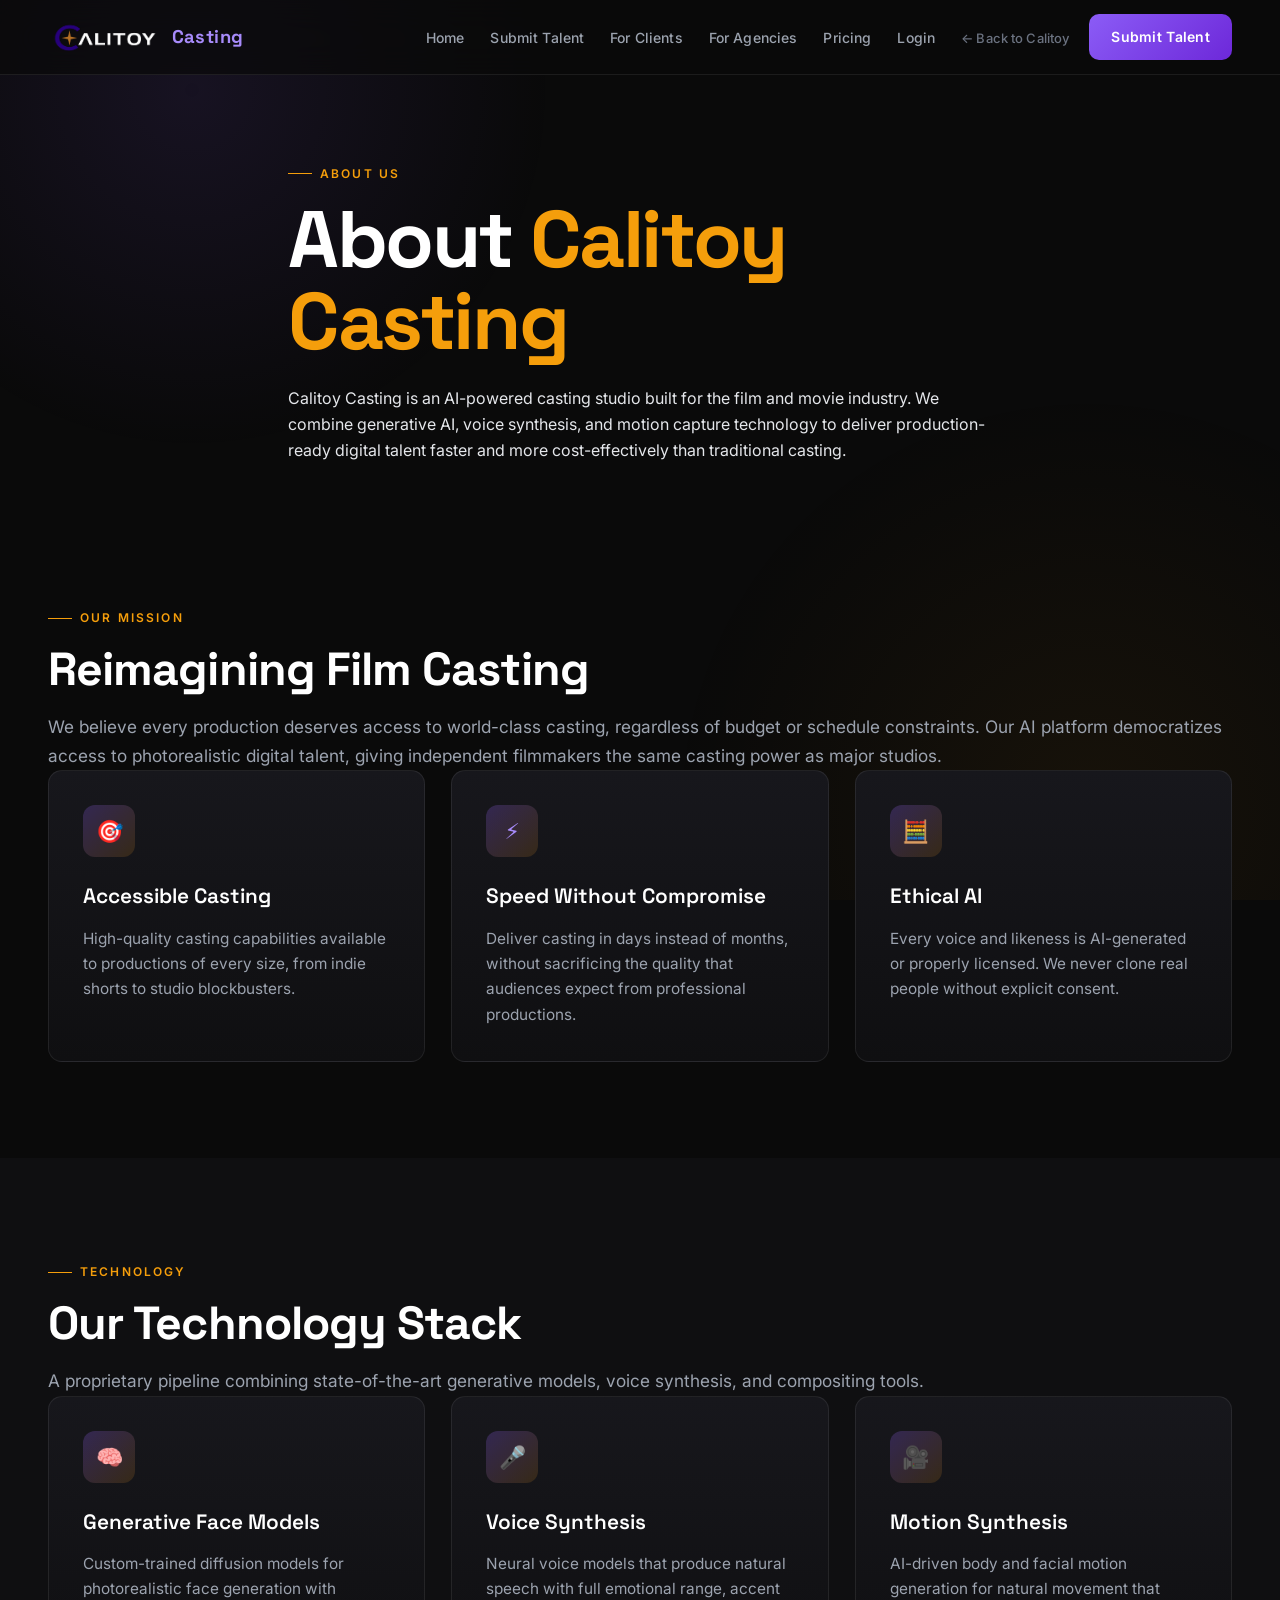
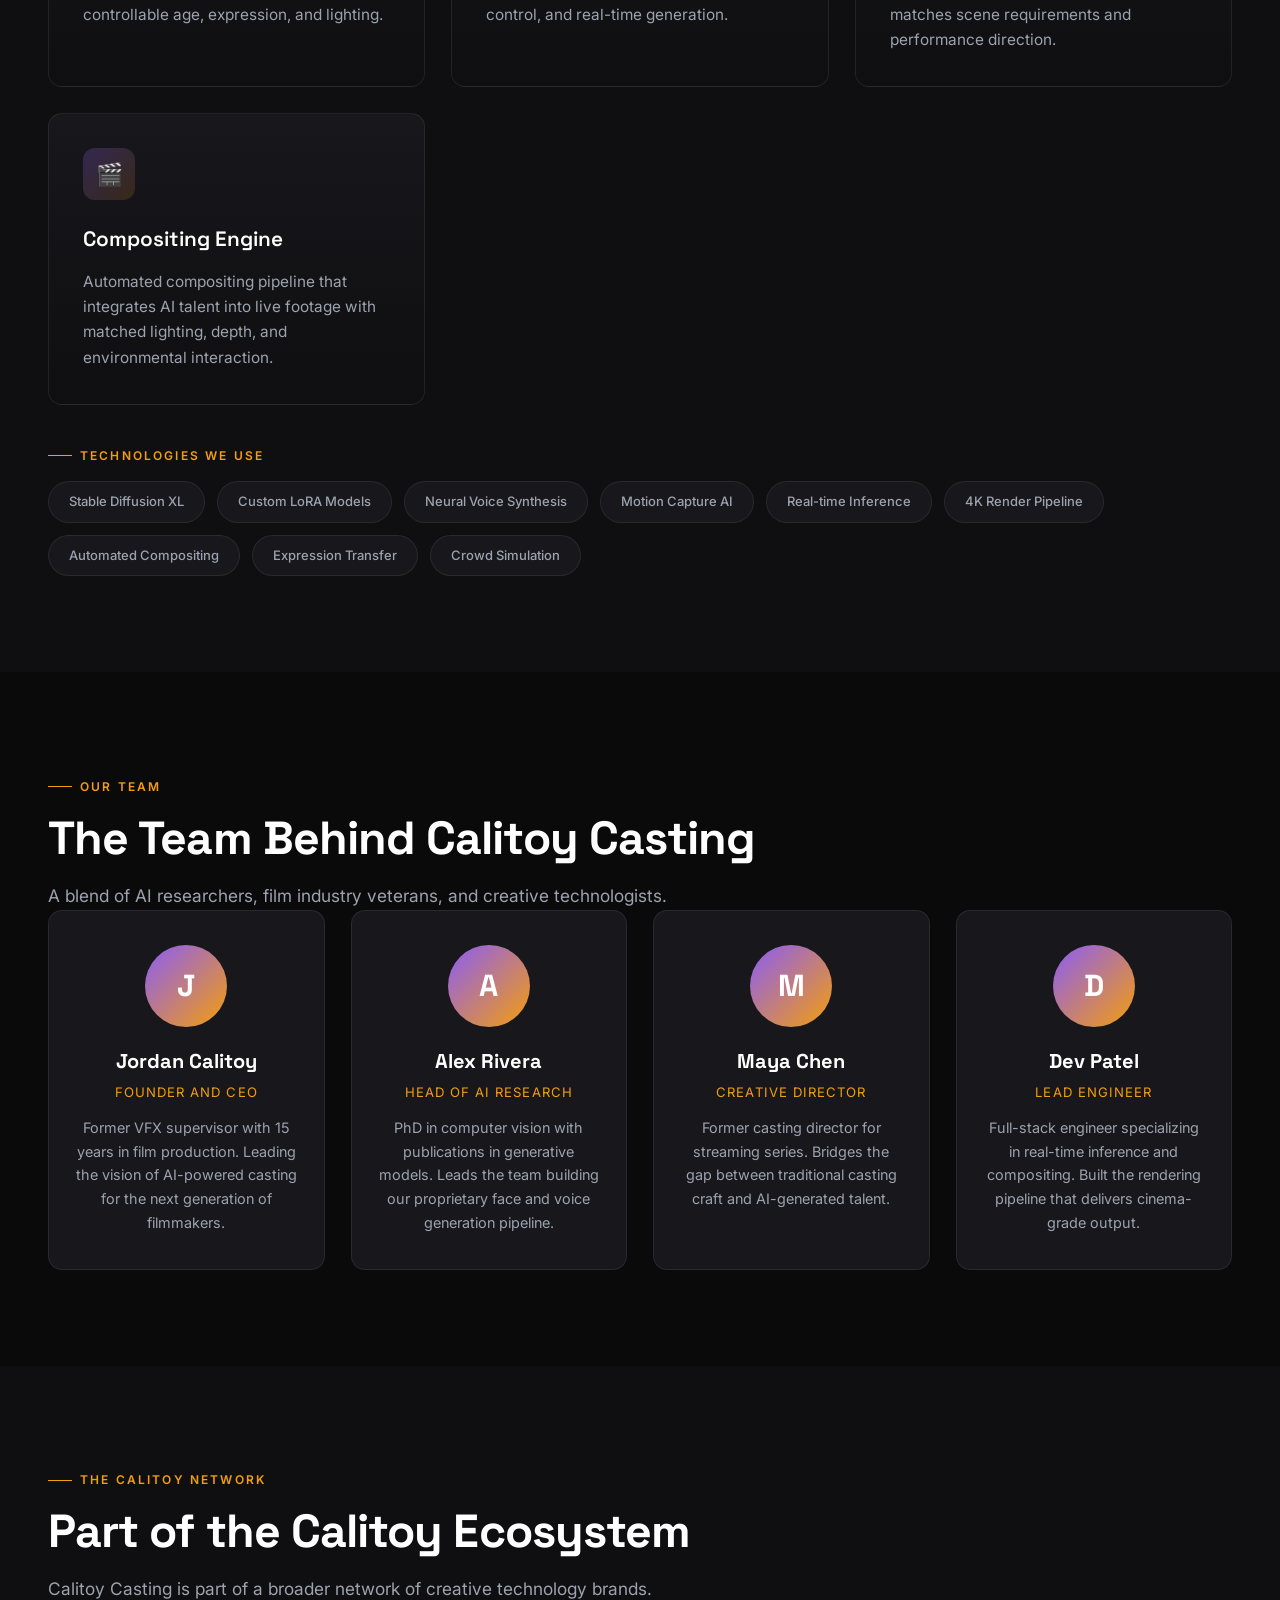
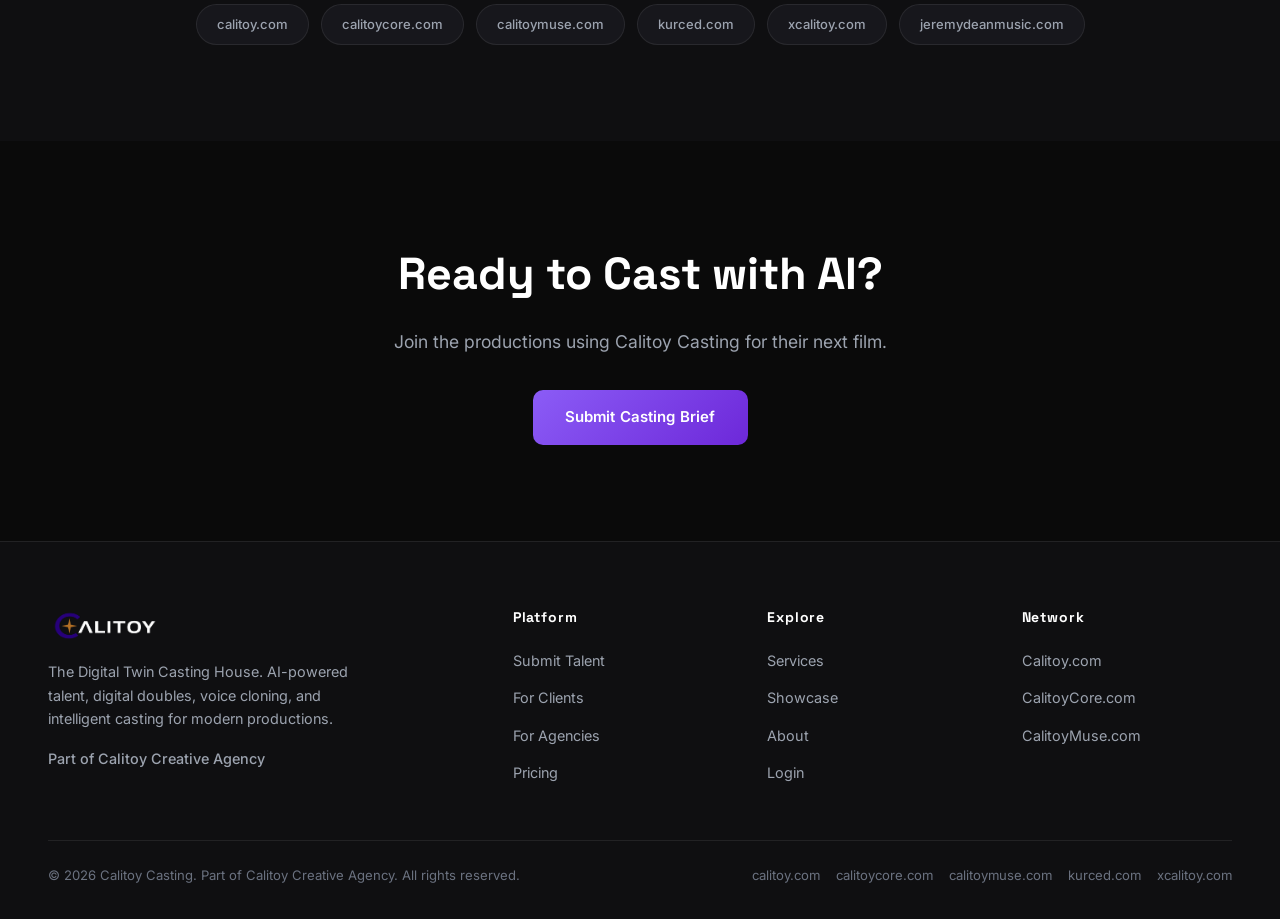
==== commit eee236cb: "Unify branding with Calitoy Creative Agency logo - Add unified calitoy-creative-logo.png to assets -" ====
--- a/about.html
+++ b/about.html
@@ -4,6 +4,7 @@
 <meta charset="UTF-8">
 <meta name="viewport" content="width=device-width, initial-scale=1.0">
 <title>About - Calitoy Casting</title>
+<link rel="icon" type="image/png" href="assets/calitoy-creative-logo.png">
 <meta name="description" content="About Calitoy Casting - AI-powered casting studio technology, team, and mission for the future of film casting.">
 <link rel="preconnect" href="https://fonts.googleapis.com">
 <link rel="preconnect" href="https://fonts.gstatic.com" crossorigin>
@@ -16,8 +17,8 @@
 <header>
   <div class="nav-wrap">
     <a href="index.html" class="nav-logo">
-      <img src="assets/calitoy-casting-logo.png" alt="Calitoy Casting">
-      <span class="logo-text">Calitoy<span> Casting</span></span>
+      <img src="assets/calitoy-creative-logo.png" alt="Calitoy Creative Agency">
+      <span class="logo-text"><span>Casting</span></span>
     </a>
     <ul class="nav-links">
       <li><a href="index.html">Home</a></li>
@@ -183,7 +184,7 @@
   <div class="container">
     <div class="footer-grid">
       <div class="footer-brand">
-        <a href="index.html" class="nav-logo"><img src="assets/calitoy-casting-logo.png" alt="Calitoy Casting" height="40"></a>
+        <a href="index.html" class="nav-logo"><img src="assets/calitoy-creative-logo.png" alt="Calitoy Creative Agency" height="40"></a>
         <p>The Digital Twin Casting House. AI-powered talent, digital doubles, voice cloning, and intelligent casting for modern productions.</p>
         <p class="footer-tagline">Part of Calitoy Creative Agency</p>
       </div>
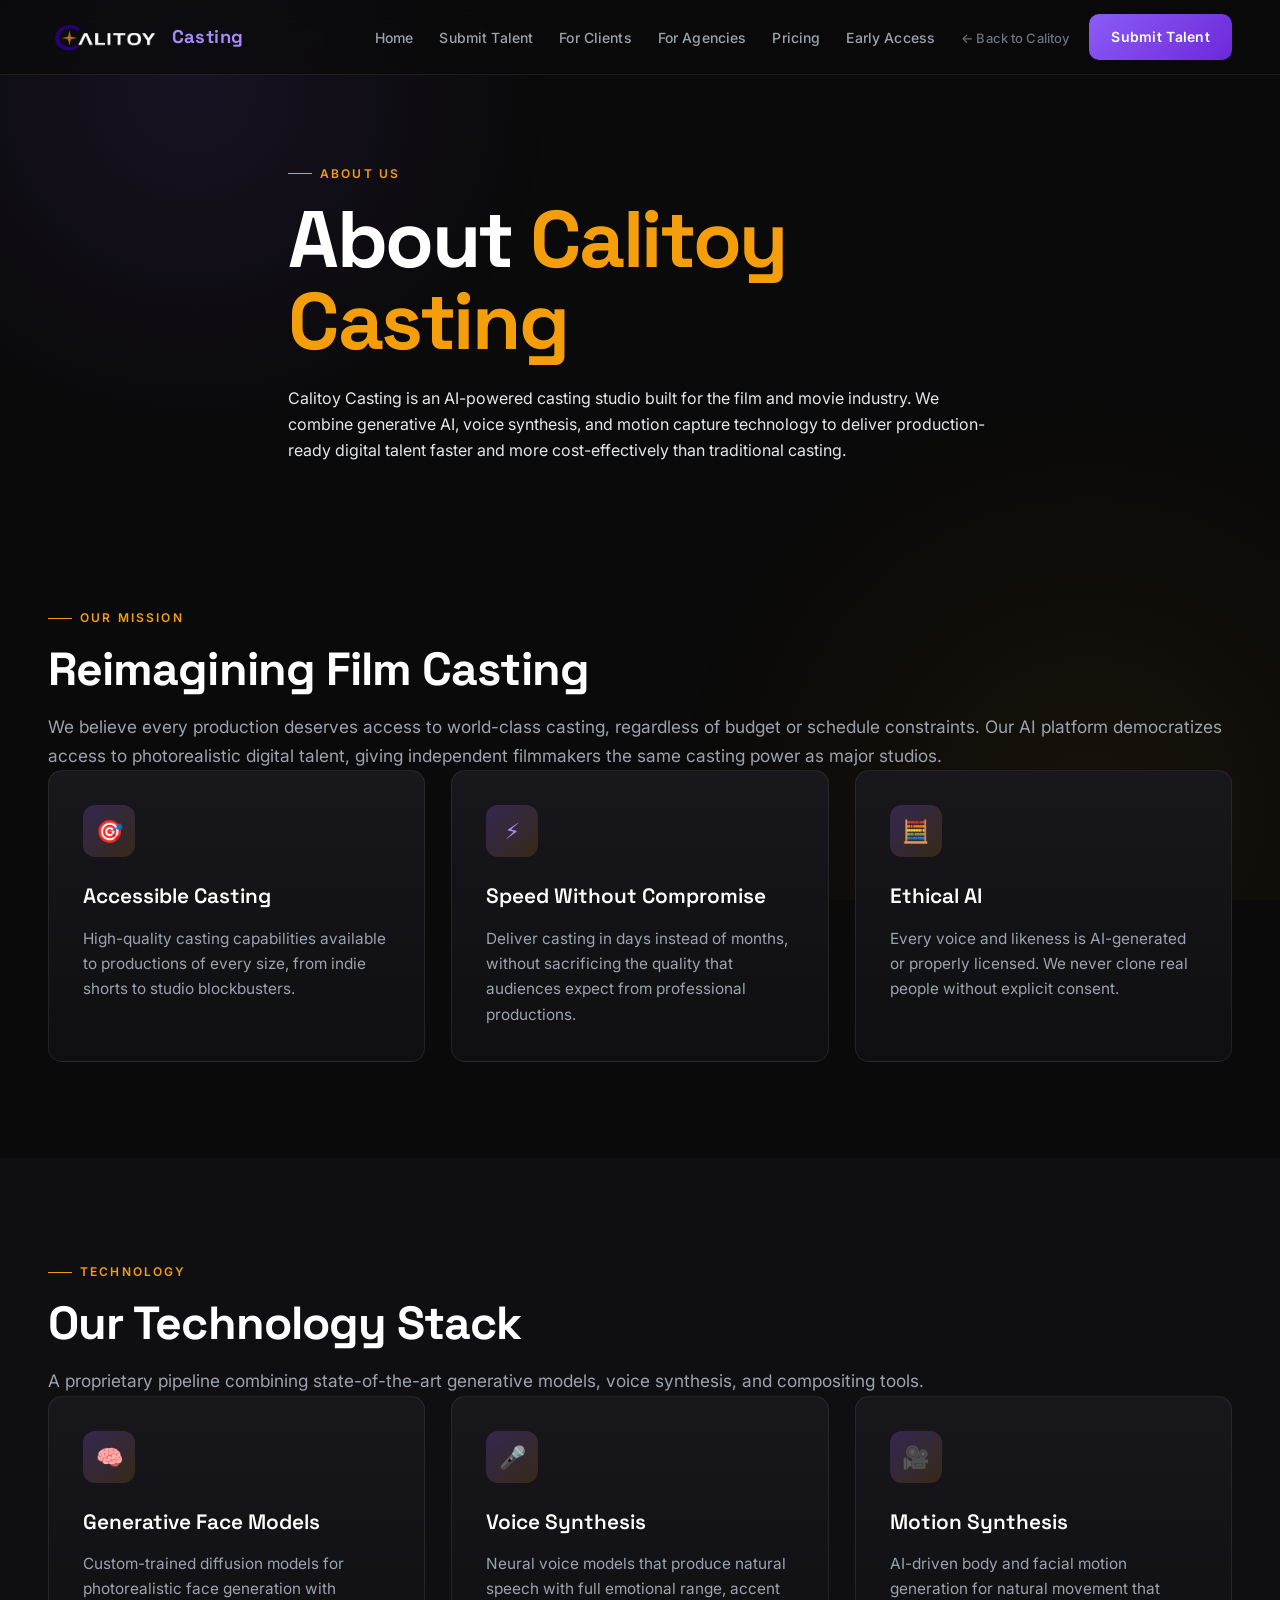
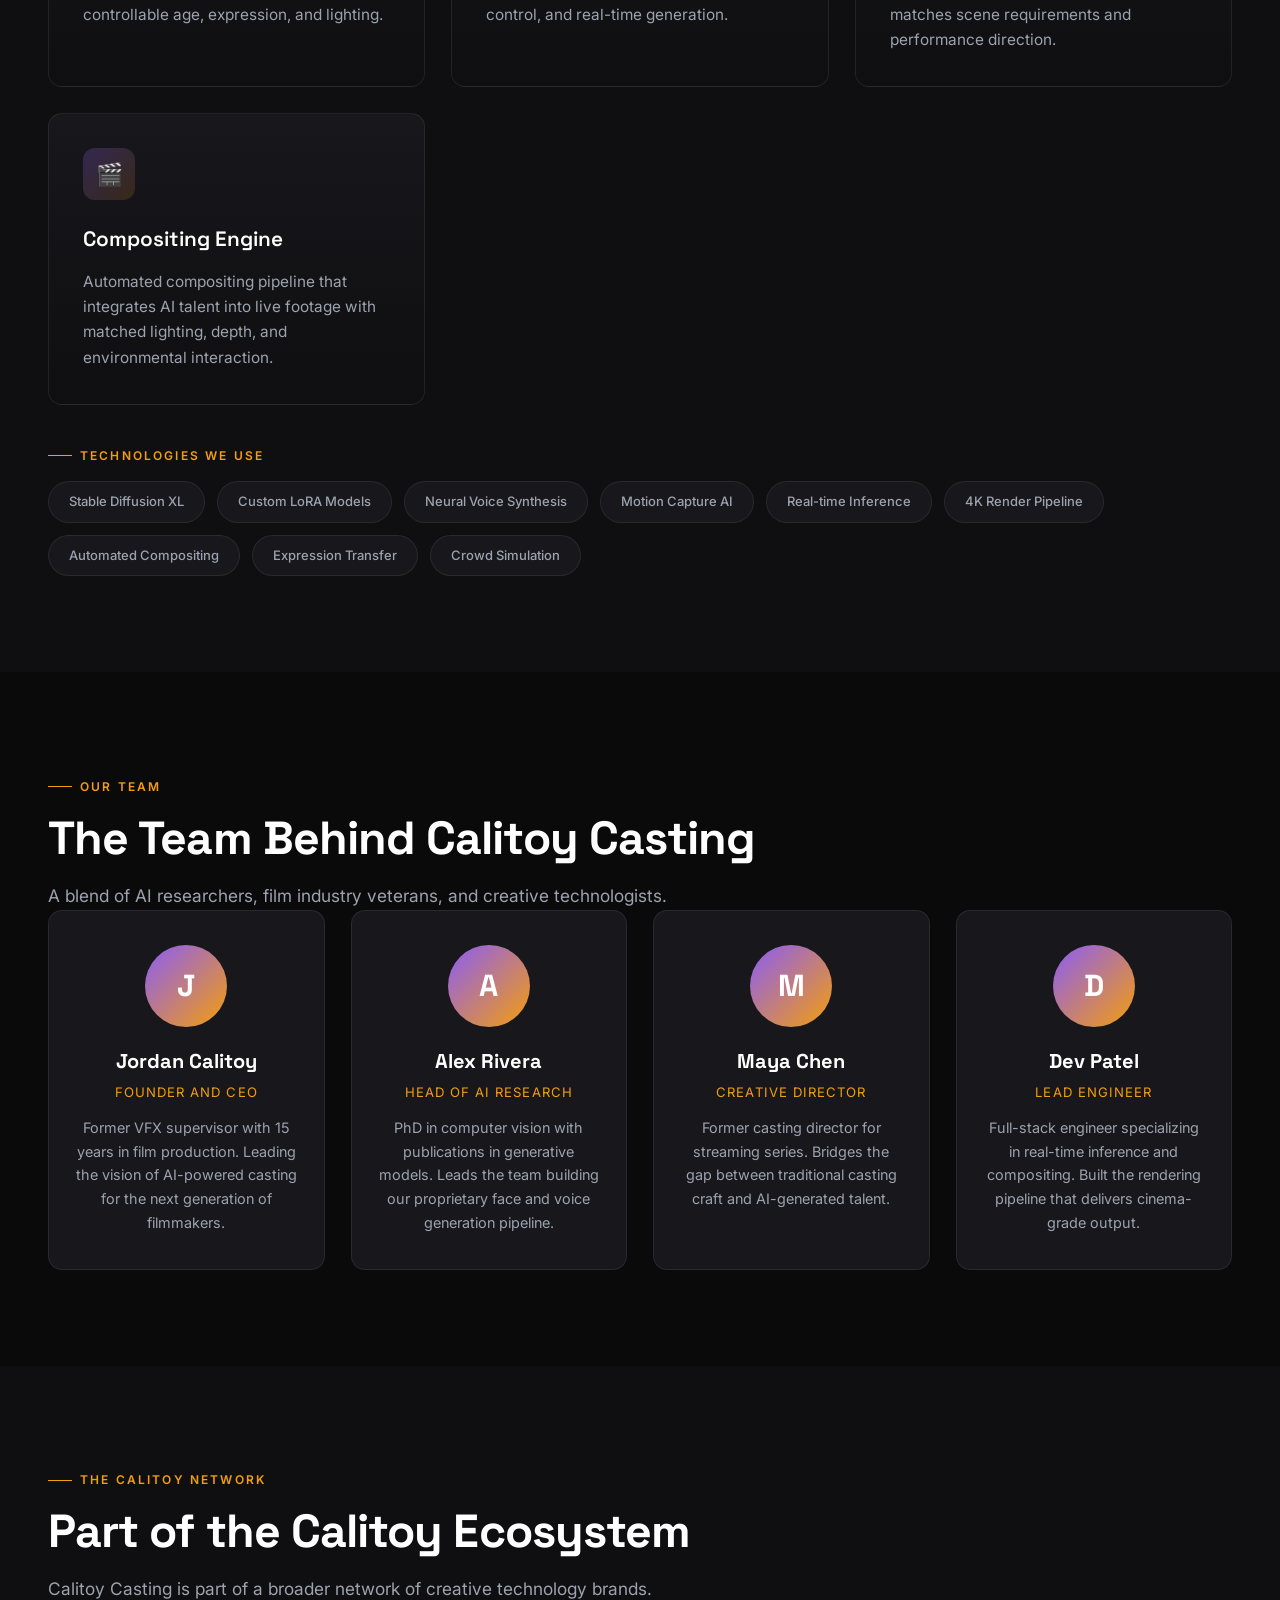
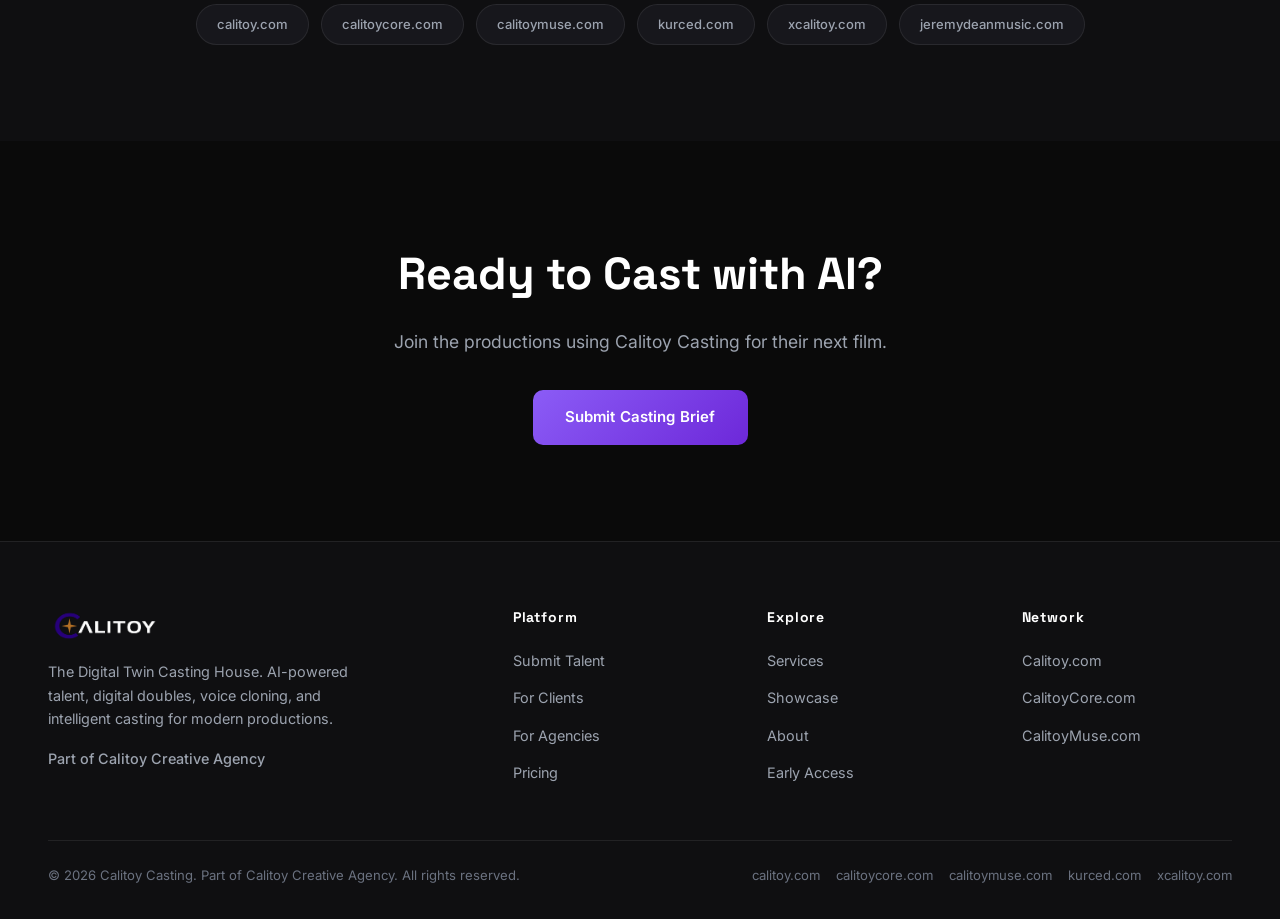
==== commit b7920556: "Harden Casting lead payloads, submission guards, and wizard validation" ====
--- a/about.html
+++ b/about.html
@@ -26,7 +26,7 @@
       <li><a href="clients.html">For Clients</a></li>
       <li><a href="agencies.html">For Agencies</a></li>
       <li><a href="pricing.html">Pricing</a></li>
-      <li><a href="login.html">Login</a></li>
+      <li><a href="login.html">Early Access</a></li>
       <li><a href="https://calitoy.com" class="nav-back">&larr; Back to Calitoy</a></li>
     </ul>
     <a href="submit.html" class="nav-cta">Submit Talent</a>
@@ -39,7 +39,7 @@
   <a href="clients.html">For Clients</a>
   <a href="agencies.html">For Agencies</a>
   <a href="pricing.html">Pricing</a>
-  <a href="login.html">Login</a>
+  <a href="login.html">Early Access</a>
   <a href="https://calitoy.com">&larr; Back to Calitoy</a>
   <a href="submit.html" class="nav-cta">Submit Talent</a>
 </div>
@@ -189,7 +189,7 @@
         <p class="footer-tagline">Part of Calitoy Creative Agency</p>
       </div>
       <div class="footer-col"><h4>Platform</h4><ul><li><a href="submit.html">Submit Talent</a></li><li><a href="clients.html">For Clients</a></li><li><a href="agencies.html">For Agencies</a></li><li><a href="pricing.html">Pricing</a></li></ul></div>
-      <div class="footer-col"><h4>Explore</h4><ul><li><a href="services.html">Services</a></li><li><a href="showcase.html">Showcase</a></li><li><a href="about.html">About</a></li><li><a href="login.html">Login</a></li></ul></div>
+      <div class="footer-col"><h4>Explore</h4><ul><li><a href="services.html">Services</a></li><li><a href="showcase.html">Showcase</a></li><li><a href="about.html">About</a></li><li><a href="login.html">Early Access</a></li></ul></div>
       <div class="footer-col"><h4>Network</h4><ul><li><a href="https://calitoy.com" target="_blank">Calitoy.com</a></li><li><a href="https://calitoycore.com" target="_blank">CalitoyCore.com</a></li><li><a href="https://calitoymuse.com" target="_blank">CalitoyMuse.com</a></li></ul></div>
     </div>
     <div class="footer-bottom">
@@ -208,3 +208,4 @@
 <script src="main.js"></script>
 </body>
 </html>
+
